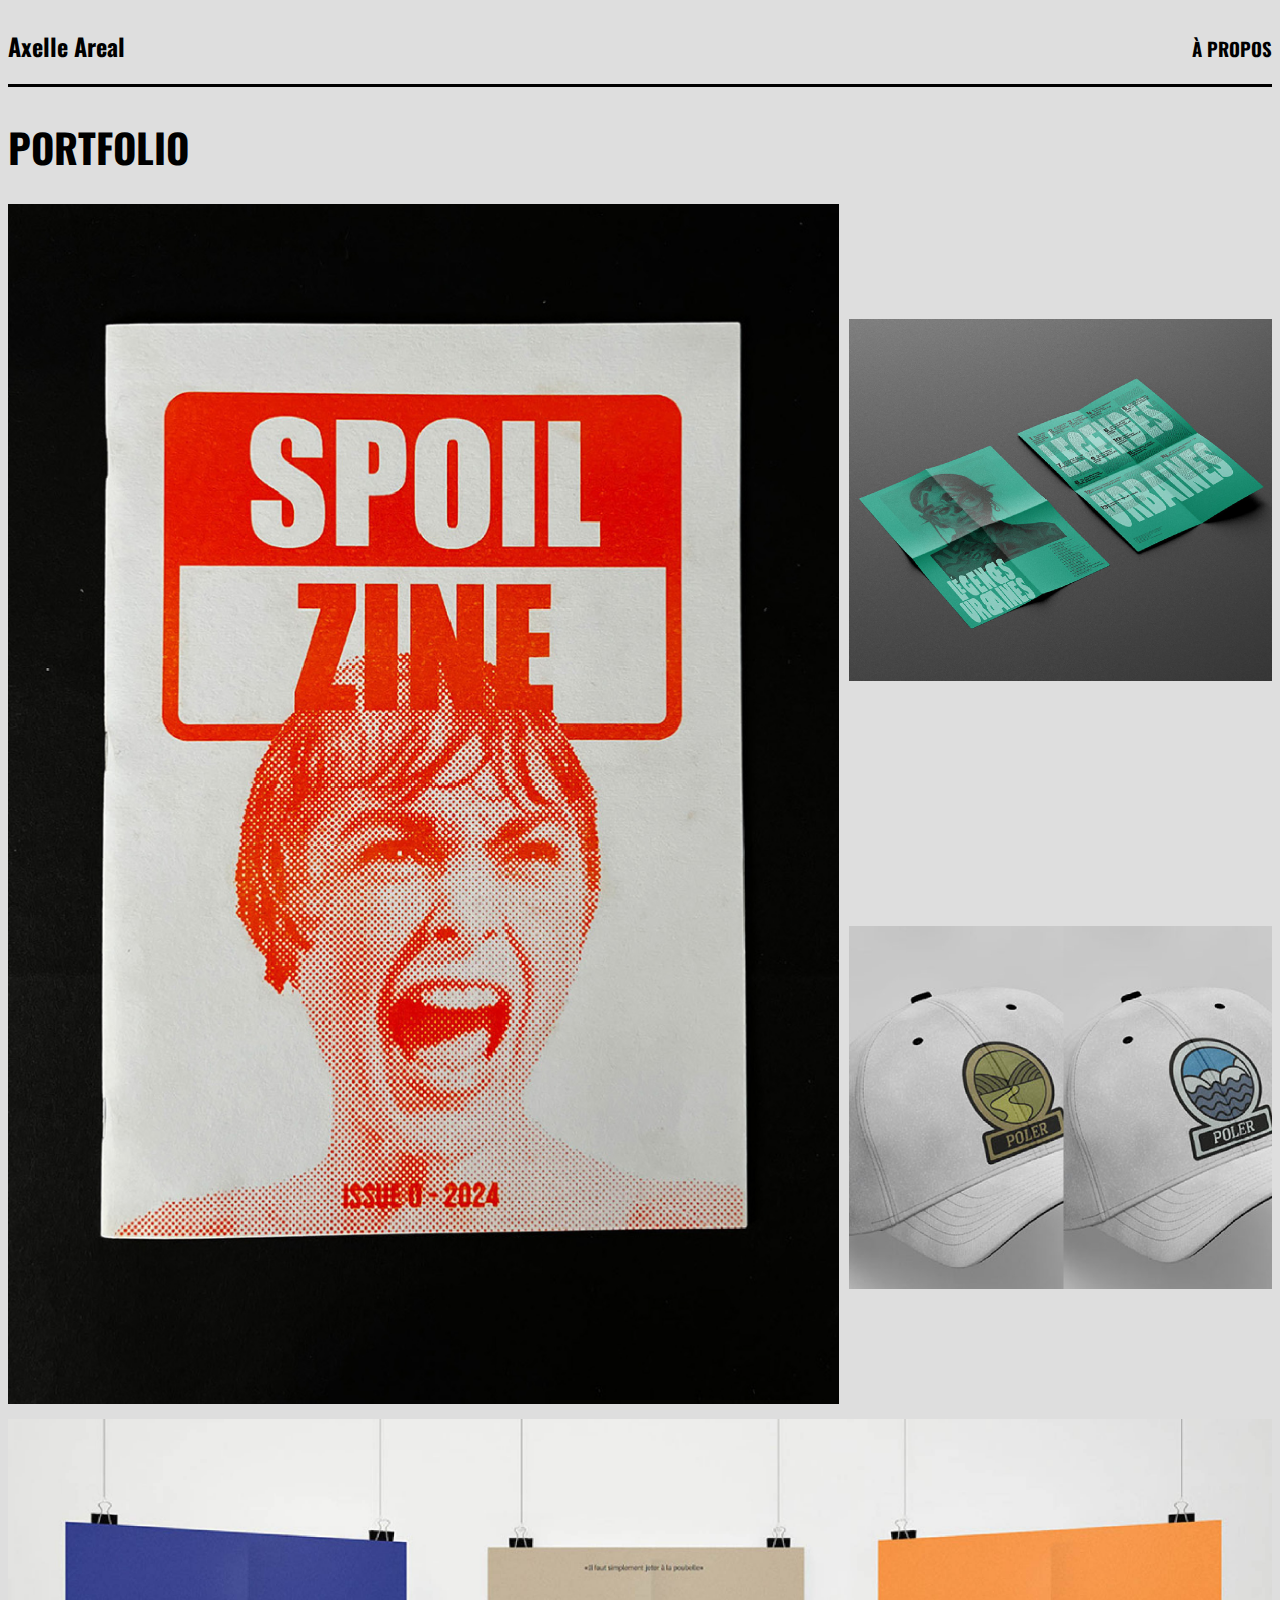
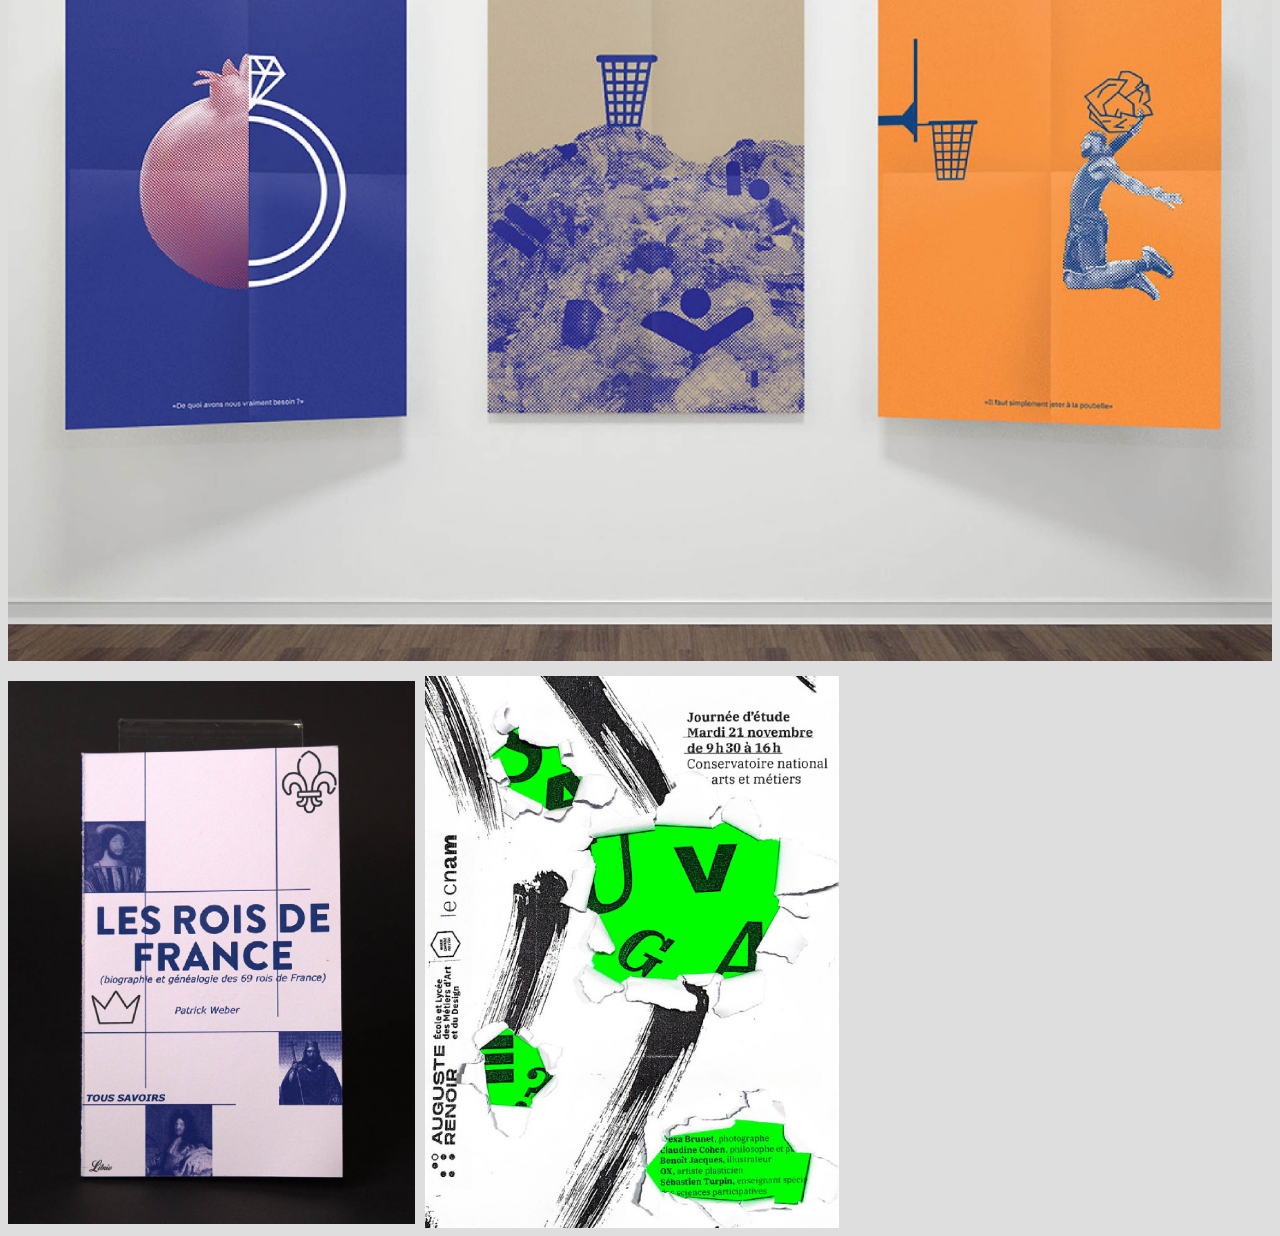
==== index.html @ 7a3d3649 "Add files via upload" ====
<!DOCTYPE html>
<html lang="fr">
<head>
    <meta charset="UTF-8">
    <meta name="viewport" content="width=device-width, initial-scale=1.0">
    <title>Axelle Areal - Portfolio</title>
    <link rel="preconnect" href="https://fonts.googleapis.com">
    <link rel="preconnect" href="https://fonts.gstatic.com" crossorigin>
    <link href="https://fonts.googleapis.com/css2?family=Oswald:wght@200..700&display=swap" rel="stylesheet">

    <link rel="preconnect" href="https://fonts.googleapis.com">
    <link rel="preconnect" href="https://fonts.gstatic.com" crossorigin>
    <link href="https://fonts.googleapis.com/css2?family=Crimson+Text:ital,wght@0,400;0,600;0,700;1,400;1,600;1,700&display=swap" rel="stylesheet">

    <link rel="stylesheet" href="style.css">
</head>

<body class="index">
    <header class="header">
        <h2>Axelle Areal</h2>
        <nav class="header-nav nav">
         <a href="about.html"> <h3>À PROPOS</h3></a>
        </nav>
    </header>

    <h1>PORTFOLIO</h1>
    <main class="main grid">

        <a href="fanzine.html" class="item projet-large">
            <img src="img/Fanzine.jpg" alt="SpoilZine" width="900" height="1300">
            <h2>SpoilZine</h2>
        </a>

        <a href="fanzine.html" class="item">
            <img src="img/légendes-urbaines jpg.jpg" alt="Légendes Urbaines" width="1400" height="1200" >
            <h2>Légendes Urbaines</h2>
        </a>
    
        <a href="fanzine.html" class="item">
            <img src="img/poler.jpg" alt="poler" width="1400" height="1200" >
            <h2>Poler</h2>
        </a>
        <a href="fanzine.html"class="plein item">
            <img src="img/La-recyclerie.jpg" alt="recyclerie" width="1900" height="1500" >
            <h2>La Recyclerie</h2>
        </a>

        <a href="fanzine.html" class="item">
            <img src="img/tous-savoirs.jpg" alt="tous tous-savoirs" width="1500" height="1000">
            <h2>Tous Savoirs</h2>
         </a>

        <a href="fanzine.html" class="item">
            <img src="img/sauvage.jpg" alt="Sauvage" width="1500" height="1000" >
            <h2>Sauvage</h2>
        </a>

    </main>


</body>
</html>
---- style.css ----
body{
    font-family: sans-serif;
    background: rgb(222, 222, 222);
    font-optical-sizing: auto;
}

img{
    max-width: 100%;
    height:auto;
}

h1{
    font-family: "Oswald", sans-serif;
    font-optical-sizing: auto;
    font-weight: 800;
    font-style: normal;
    font-size: 40px;
}

h2,h3,h4{
    font-family: "Oswald", sans-serif;
    font-optical-sizing: auto;
    font-weight: 800;
    font-style: normal;

}

p{
    font-family: "Crimson Text", serif;
    font-weight: 400;
    font-style: normal;
    font-size: 15px;
}

a:visited
{
    color: rgb(86, 72, 66);
    font-weight:normal;
}

.header{
    /*background: rgb(193, 193, 193);*/
    display: grid;
    grid-template-columns: max-content max-content;
    justify-content: space-between;
    align-items: baseline;
    margin-bottom: 30px;
    border-bottom: 3px solid black;
    padding: 0px;
    /*border-radius: 25px;*/
}

.projet-texte{
    max-width: 1000px;
    display: grid;
    justify-content: center;
    justify-items: center;
    column-gap: 10px;
    row-gap: 10px;
    grid-auto-flow: row dense;
    align-items: center;

}

.projet-large{
    grid-column: span 2;
    grid-row: span 2;
    column-gap: 5px;
}

.plein{
    grid-column: span 3;
}

.nav{
    display: grid;
    grid-auto-flow: column;
    gap: 15px;
}

.nav a {
    text-decoration: none;
    color: black;
}

header-title{
    margin: 0;  
}
.index .grid2{
    max-width: auto;
    display: grid;
    margin: 0 auto;
    grid-template-columns: 1fr 1fr;
    justify-content: center;
    justify-items: center;
    column-gap: 10px;
    row-gap: 10px;
    grid-auto-flow: row dense;
    align-items: center;
}


.index .grid{
    max-width: 1550px;
    display: grid;
    margin: 0 auto;
    grid-template-columns: minmax(1fr 1fr 1fr);
    justify-content: center;
    justify-items: center;
    column-gap: 10px;
    row-gap: 15px;
    grid-auto-flow: row dense;
    align-items: center;
}

/*Adaptation*/
@media (min-width: 798px){
    .index .grid {
        grid-template-columns: repeat(2, minmax(320,1fr));
        font-size: 15px;
    }
}

@media (min-width: 1280px){
    .index .grid {
        grid-template-columns: repeat(2, minmax(320,1fr));
        font-size: 10px;
    }
}

/*Transaparence texte sur image*/
.item{
    display:grid;
    height: fit-content;
    width: fit-content;
    background: rgb(0, 0, 0);
    text-decoration: none;
}

.item>*{
   grid-column: 1;
   grid-row: 1;
   justify-self: center;
    align-self: center;
    color: rgb(255, 255, 255);
   transition: 0.8s;
   justify-content: center;
 }

.item h2{
    font-size: 20px;
    opacity: 0;
}

.item:hover img{
    opacity: 0;
}

.item:hover h2{
    opacity: 1;
}
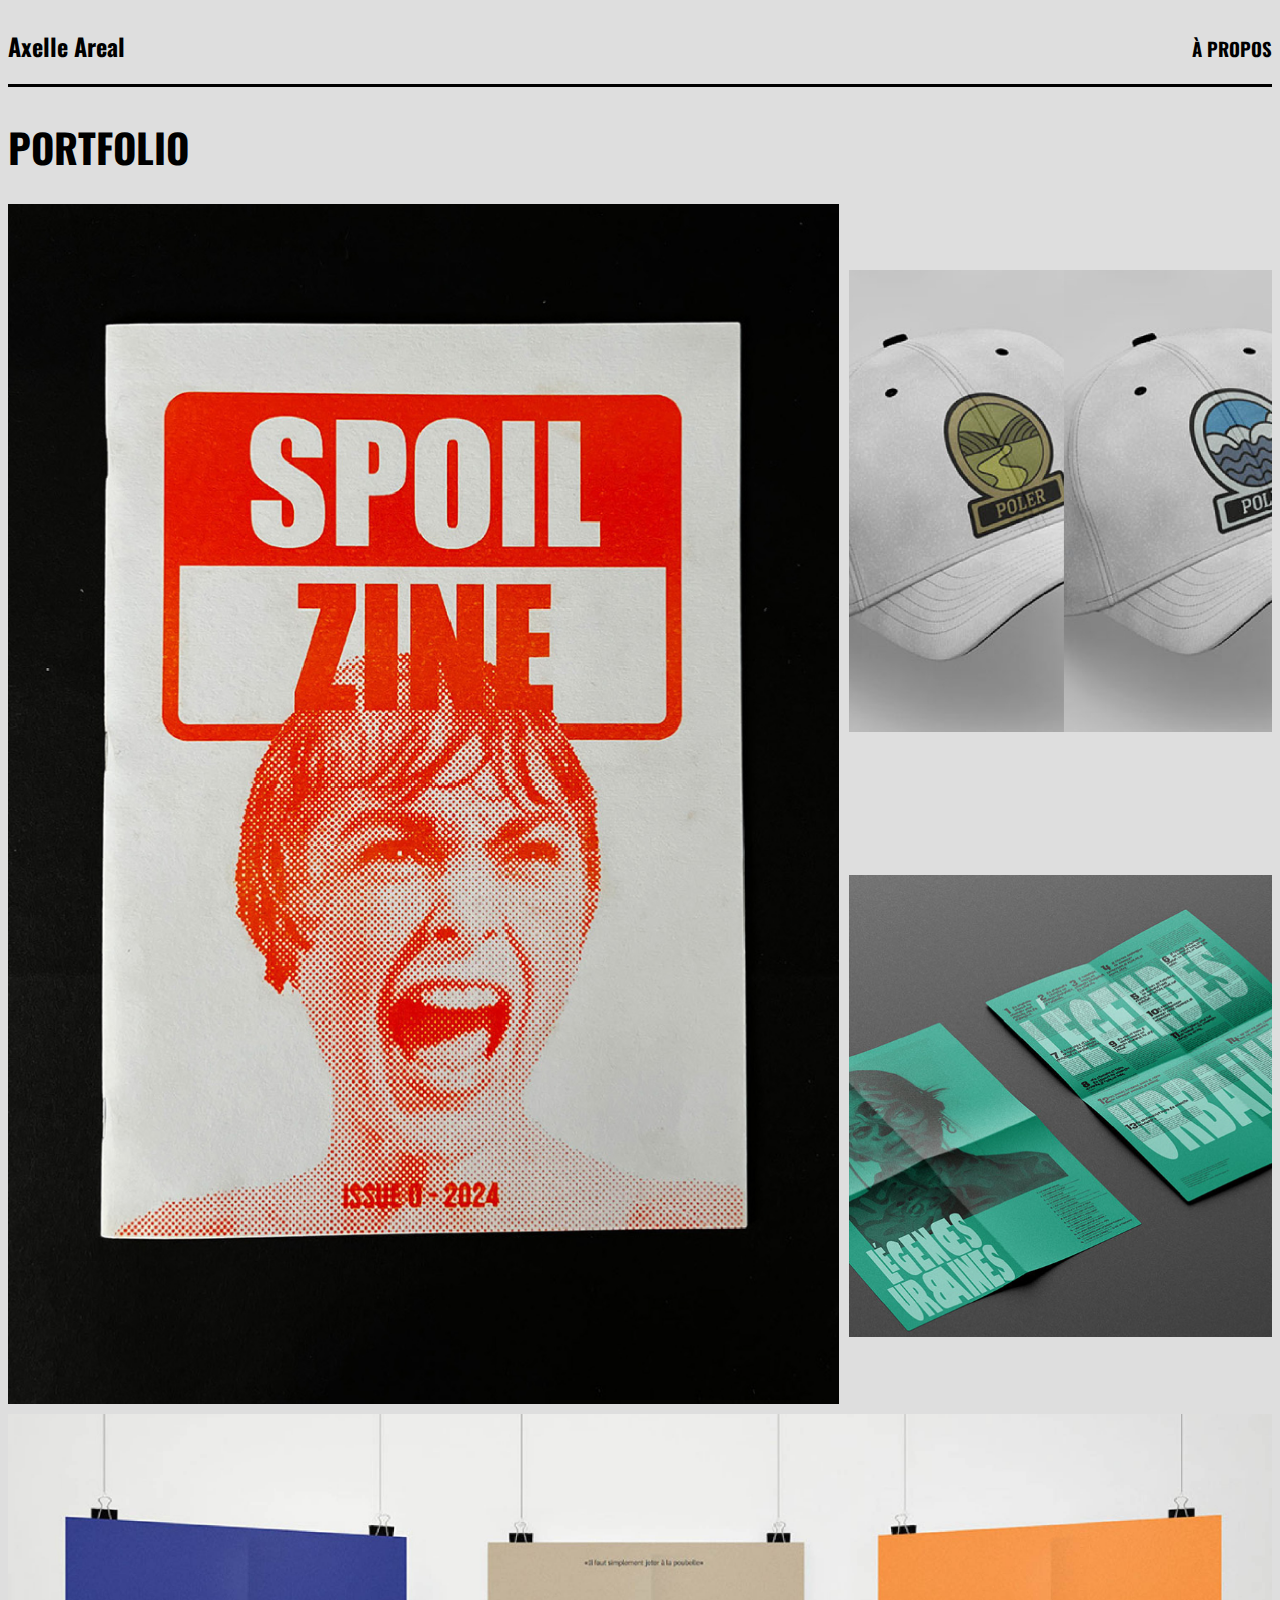
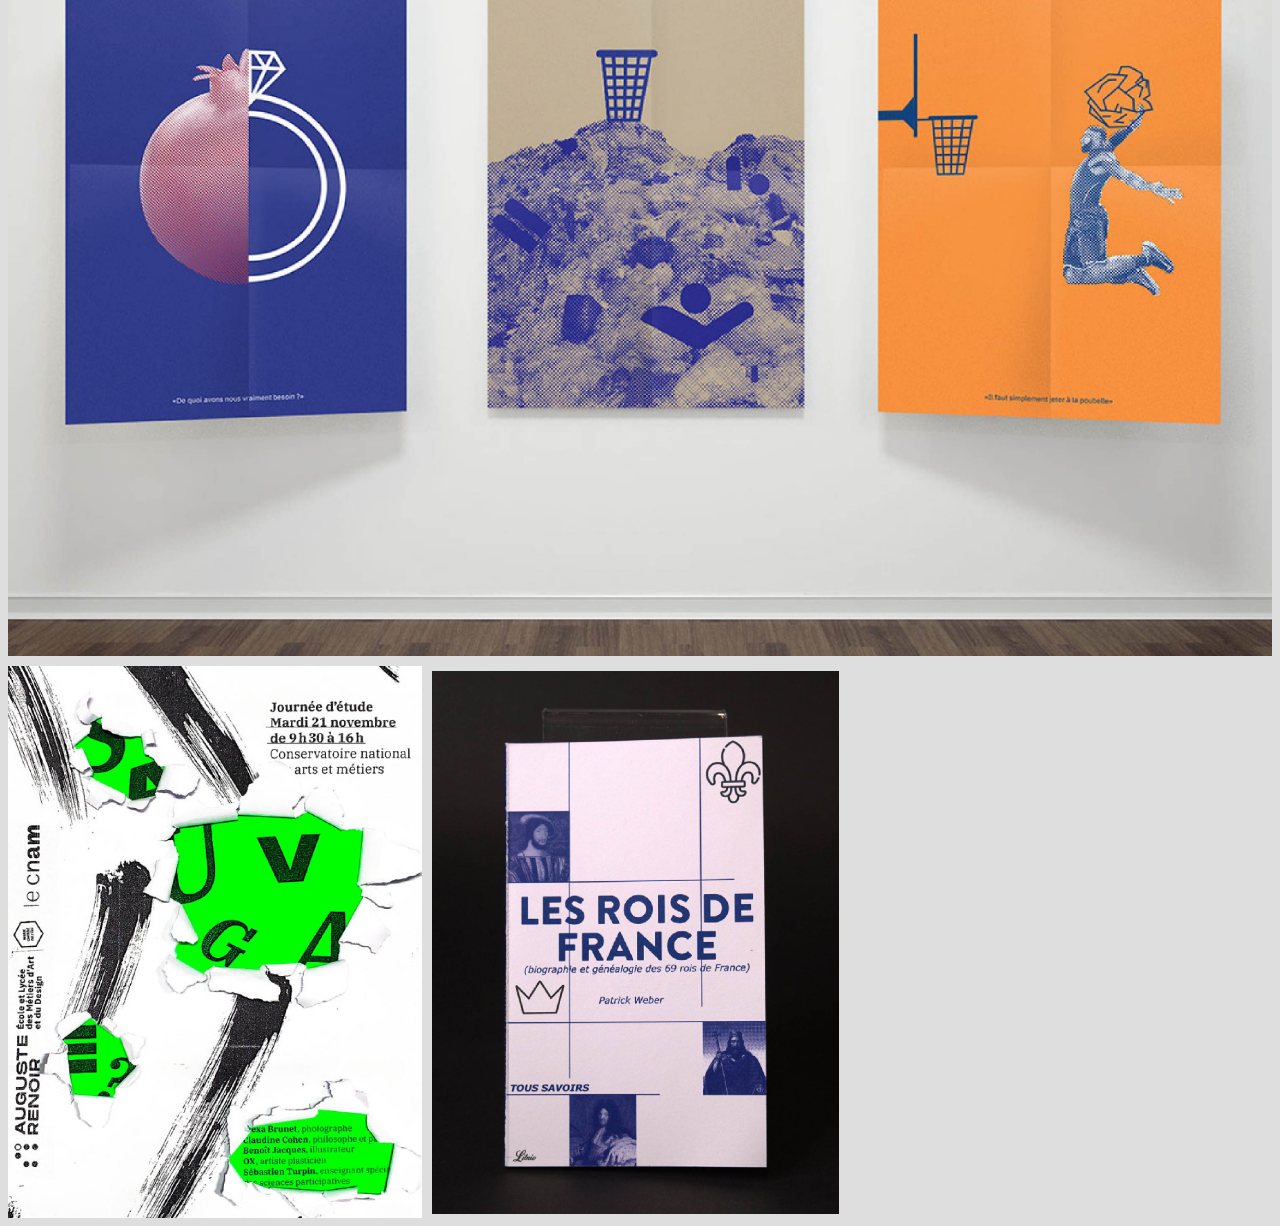
==== commit 21c2cf8d: "Add files via upload" ====
--- a/index.html
+++ b/index.html
@@ -30,30 +30,32 @@
             <img src="img/Fanzine.jpg" alt="SpoilZine" width="900" height="1300">
             <h2>SpoilZine</h2>
         </a>
+    
+        <a href="poler.html" class="item">
+            <img src="img/poler-c.jpg" alt="poler" width="1400" height="1200" >
+            <h2>Poler</h2>
+        </a>
 
-        <a href="fanzine.html" class="item">
-            <img src="img/légendes-urbaines jpg.jpg" alt="Légendes Urbaines" width="1400" height="1200" >
+        <a href="legende-urbaine.html" class="item">
+            <img src="img/légendes-urbaines-t.jpg" alt="Légendes Urbaines" width="1400" height="1200" >
             <h2>Légendes Urbaines</h2>
         </a>
-    
-        <a href="fanzine.html" class="item">
-            <img src="img/poler.jpg" alt="poler" width="1400" height="1200" >
-            <h2>Poler</h2>
-        </a>
-        <a href="fanzine.html"class="plein item">
-            <img src="img/La-recyclerie.jpg" alt="recyclerie" width="1900" height="1500" >
+
+        <a href="la-recyclerie.html"class="plein item">
+            <img src="img/La-recyclerie.jpg" alt="recyclerie" width="1500" height="1000" >
             <h2>La Recyclerie</h2>
         </a>
 
-        <a href="fanzine.html" class="item">
+        <a href="sauvage.html" class="item">
+            <img src="img/sauvage.jpg" alt="Sauvage" width="1500" height="1000" >
+            <h2>Sauvage</h2>
+        </a>
+
+        <a href="tous-savoirs.html" class="item">
             <img src="img/tous-savoirs.jpg" alt="tous tous-savoirs" width="1500" height="1000">
             <h2>Tous Savoirs</h2>
          </a>
 
-        <a href="fanzine.html" class="item">
-            <img src="img/sauvage.jpg" alt="Sauvage" width="1500" height="1000" >
-            <h2>Sauvage</h2>
-        </a>
 
     </main>
 
--- a/style.css
+++ b/style.css
@@ -86,8 +86,10 @@
 header-title{
     margin: 0;  
 }
+
+
 .index .grid2{
-    max-width: auto;
+    max-width: 1300px;
     display: grid;
     margin: 0 auto;
     grid-template-columns: 1fr 1fr;
@@ -101,14 +103,14 @@
 
 
 .index .grid{
-    max-width: 1550px;
+    max-width: 1350px;
     display: grid;
     margin: 0 auto;
     grid-template-columns: minmax(1fr 1fr 1fr);
     justify-content: center;
     justify-items: center;
     column-gap: 10px;
-    row-gap: 15px;
+    row-gap: 10px;
     grid-auto-flow: row dense;
     align-items: center;
 }
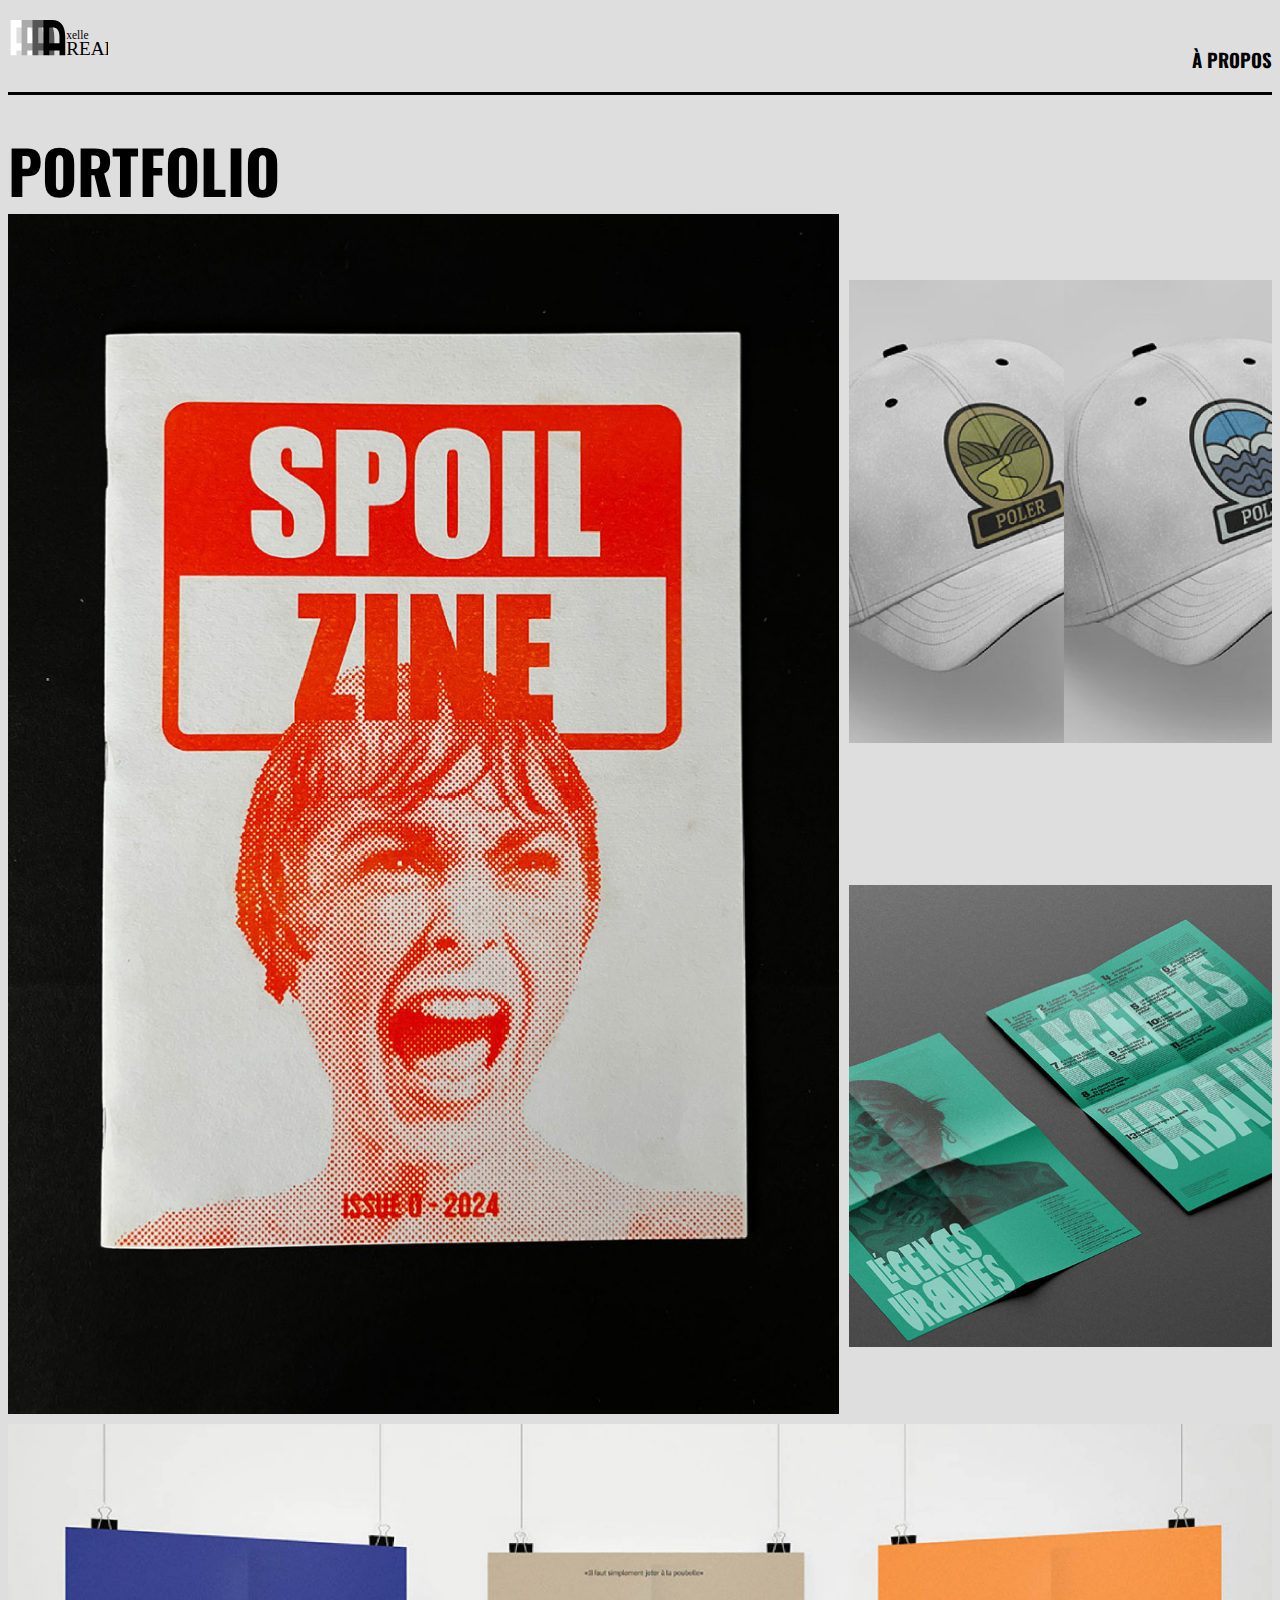
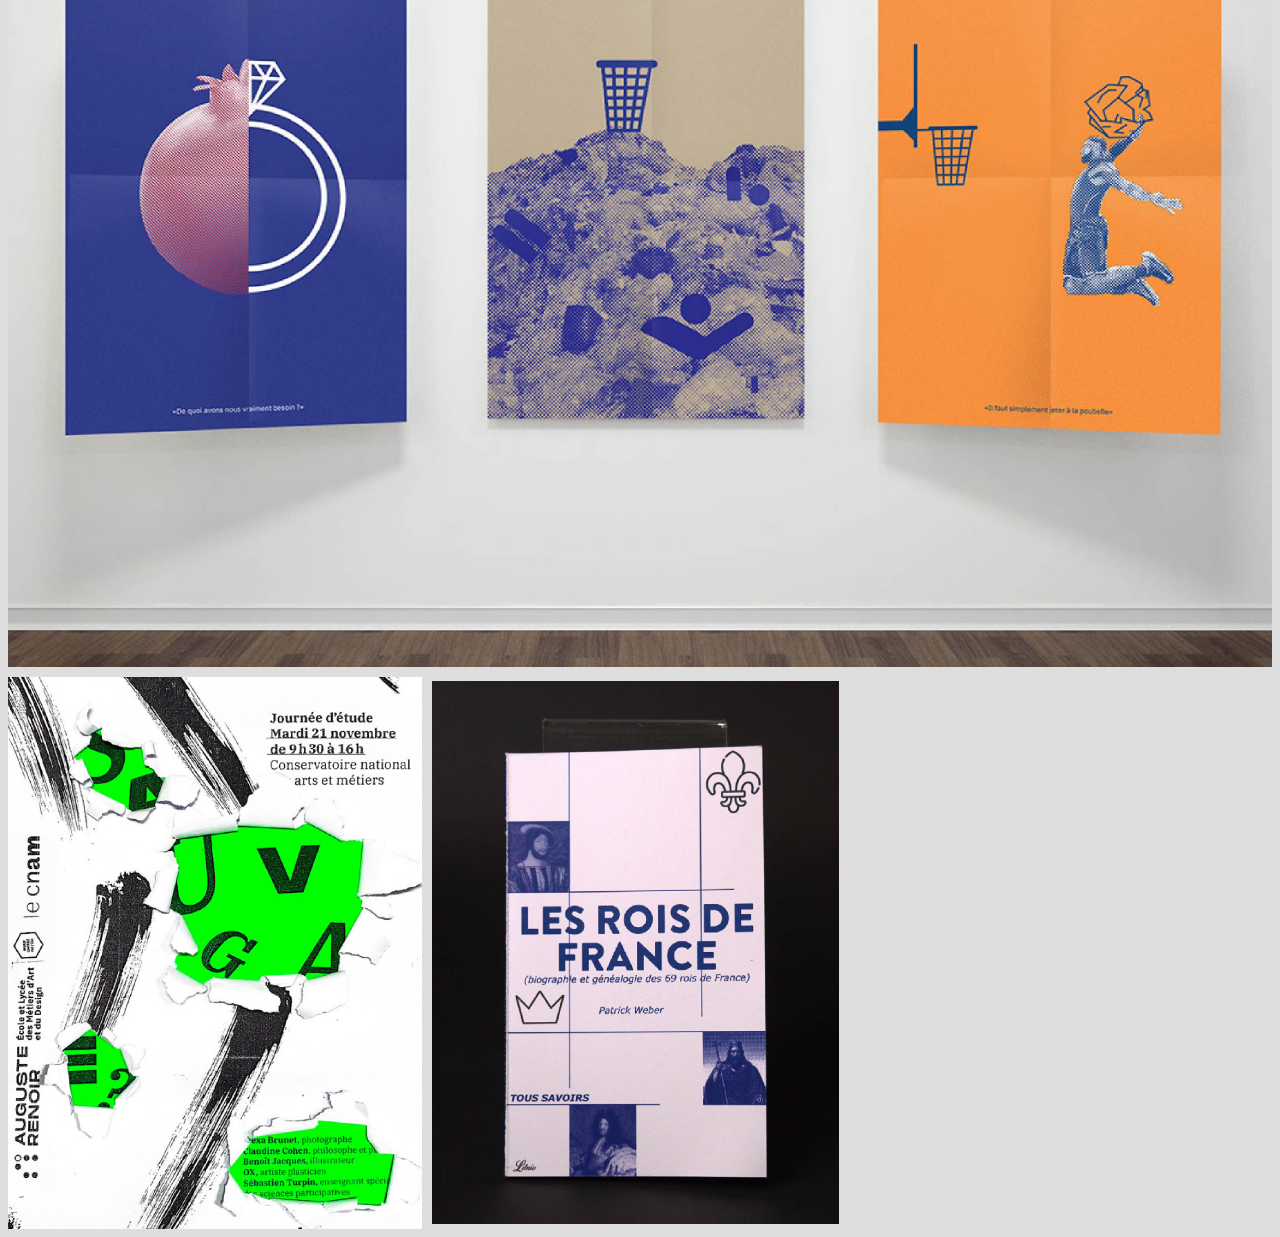
==== commit ba7b7f66: "Add files via upload" ====
--- a/index.html
+++ b/index.html
@@ -17,13 +17,13 @@
 
 <body class="index">
     <header class="header">
-        <h2>Axelle Areal</h2>
+        <div class="logo"> <img src="img/logo-axelle.svg" alt="" width="100" height="60"> </div>
         <nav class="header-nav nav">
          <a href="about.html"> <h3>À PROPOS</h3></a>
         </nav>
     </header>
 
-    <h1>PORTFOLIO</h1>
+    <h1 class="grid2">PORTFOLIO</h1>
     <main class="main grid">
 
         <a href="fanzine.html" class="item projet-large">
--- a/style.css
+++ b/style.css
@@ -2,6 +2,13 @@
     font-family: sans-serif;
     background: rgb(222, 222, 222);
     font-optical-sizing: auto;
+}
+
+.logo{
+    display: grid;
+    grid-template-columns: max-content max-content;
+    gap: 10px;
+    align-items: center;
 }
 
 img{
@@ -14,15 +21,23 @@
     font-optical-sizing: auto;
     font-weight: 800;
     font-style: normal;
-    font-size: 40px;
+    font-size: 60px;
 }
 
-h2,h3,h4{
+h2{
     font-family: "Oswald", sans-serif;
     font-optical-sizing: auto;
     font-weight: 800;
     font-style: normal;
+    font-size: 40px;
+    margin-bottom: -20px;
+}
 
+h3,h4{
+    font-family: "Oswald", sans-serif;
+    font-optical-sizing: auto;
+    font-weight: 700;
+    font-style: normal;
 }
 
 p{
@@ -88,13 +103,12 @@
 }
 
 
+
 .index .grid2{
     max-width: 1300px;
     display: grid;
     margin: 0 auto;
     grid-template-columns: 1fr 1fr;
-    justify-content: center;
-    justify-items: center;
     column-gap: 10px;
     row-gap: 10px;
     grid-auto-flow: row dense;
@@ -116,12 +130,6 @@
 }
 
 /*Adaptation*/
-@media (min-width: 798px){
-    .index .grid {
-        grid-template-columns: repeat(2, minmax(320,1fr));
-        font-size: 15px;
-    }
-}
 
 @media (min-width: 1280px){
     .index .grid {
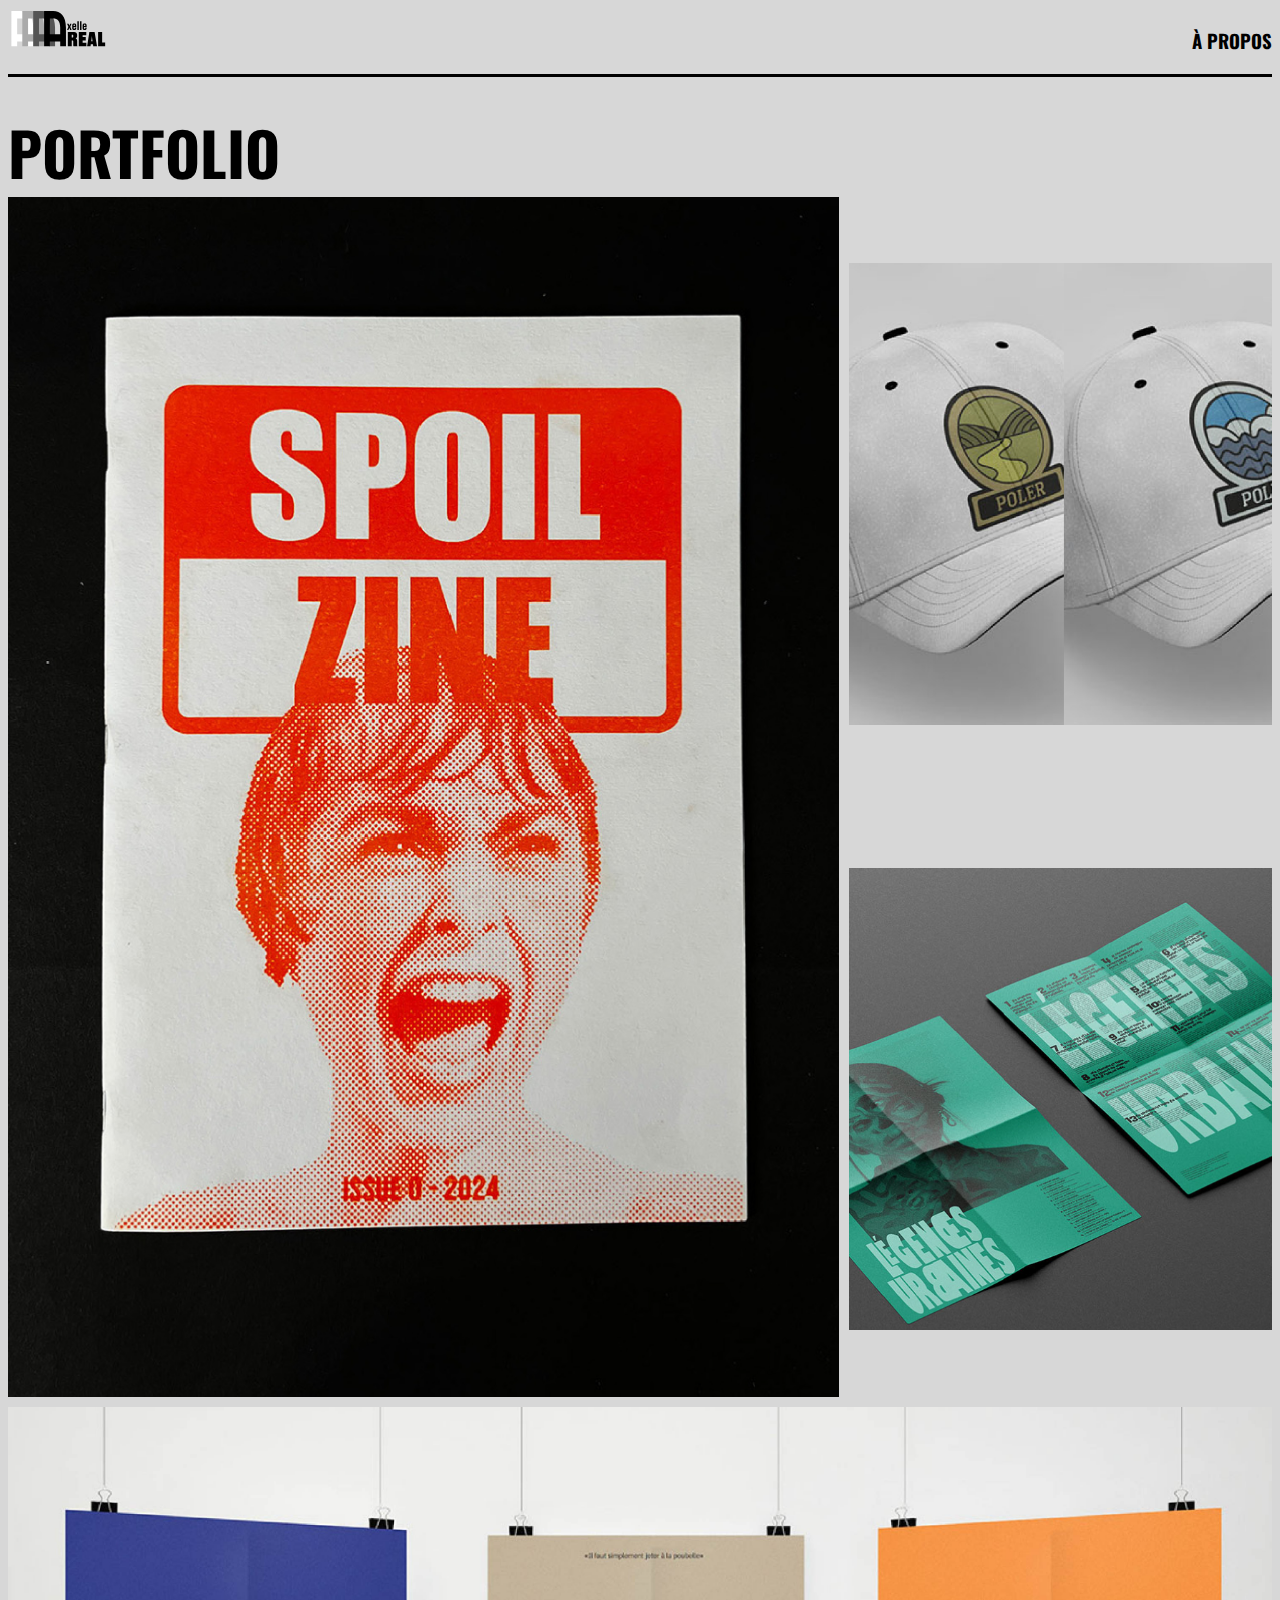
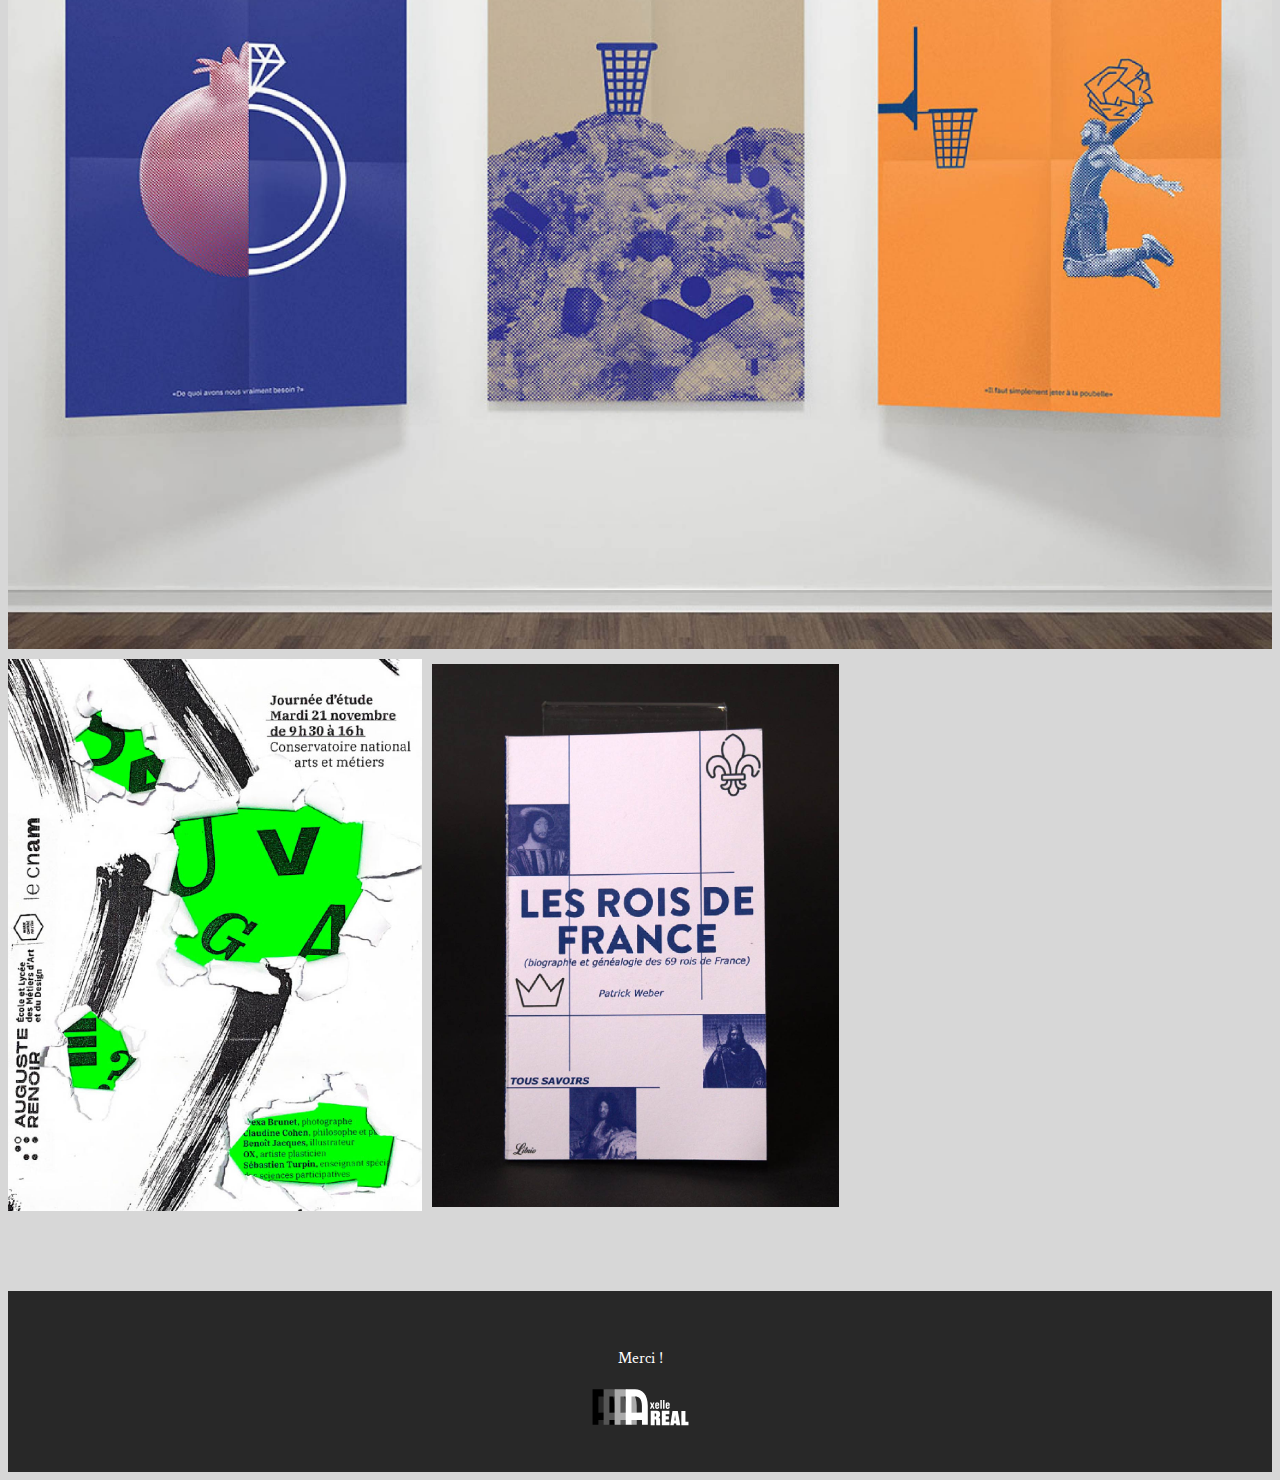
==== commit 5cb5232c: "Add files via upload" ====
--- a/index.html
+++ b/index.html
@@ -17,7 +17,7 @@
 
 <body class="index">
     <header class="header">
-        <div class="logo"> <img src="img/logo-axelle.svg" alt="" width="100" height="60"> </div>
+        <div class="logo"> <img src="img/logo-areal.svg" alt="" width="100" height="60"> </div>
         <nav class="header-nav nav">
          <a href="about.html"> <h3>À PROPOS</h3></a>
         </nav>
@@ -59,6 +59,11 @@
 
     </main>
 
+    <footer class="footer">
+        <p>Merci !</p>
+        <div> <img src="img/logo-blanc.svg" alt="" width="100" height="60"> </div>
+    </footer>
+
 
 </body>
 </html>--- a/style.css
+++ b/style.css
@@ -1,7 +1,8 @@
 body{
     font-family: sans-serif;
-    background: rgb(222, 222, 222);
+    background: rgb(215, 215, 215);
     font-optical-sizing: auto;
+    line-height: 1.5;
 }
 
 .logo{
@@ -44,7 +45,7 @@
     font-family: "Crimson Text", serif;
     font-weight: 400;
     font-style: normal;
-    font-size: 15px;
+    font-size: 16px;
 }
 
 a:visited
@@ -54,7 +55,6 @@
 }
 
 .header{
-    /*background: rgb(193, 193, 193);*/
     display: grid;
     grid-template-columns: max-content max-content;
     justify-content: space-between;
@@ -66,15 +66,22 @@
 }
 
 .projet-texte{
-    max-width: 1000px;
+    max-width: 1300px;
     display: grid;
-    justify-content: center;
-    justify-items: center;
+    margin: 0 auto;
+    grid-template-columns: 1fr;
     column-gap: 10px;
     row-gap: 10px;
     grid-auto-flow: row dense;
     align-items: center;
 
+}
+
+@media (min-width: 640px){
+    .index .projet-texte {
+        grid-template-columns: repeat(2, minmax(320px, 1fr));
+        font-size: 16px;
+    }
 }
 
 .projet-large{
@@ -103,7 +110,6 @@
 }
 
 
-
 .index .grid2{
     max-width: 1300px;
     display: grid;
@@ -129,14 +135,6 @@
     align-items: center;
 }
 
-/*Adaptation*/
-
-@media (min-width: 1280px){
-    .index .grid {
-        grid-template-columns: repeat(2, minmax(320,1fr));
-        font-size: 10px;
-    }
-}
 
 /*Transaparence texte sur image*/
 .item{
@@ -171,3 +169,22 @@
 }
 
 
+.footer{
+    font-size: 12px;
+    margin-top: 80px;
+    text-align: center;
+    background: rgb(40, 40, 40);
+    color: white;
+    padding: 40px;
+}
+
+.grid5{
+    max-width: 1300px;
+    display: grid;
+    margin: 0 auto;
+    grid-template-columns: 1fr 1fr 1fr 1fr 1fr;
+    column-gap: 10px;
+    row-gap: 10px;
+    grid-auto-flow: row dense;
+    align-items: center;
+}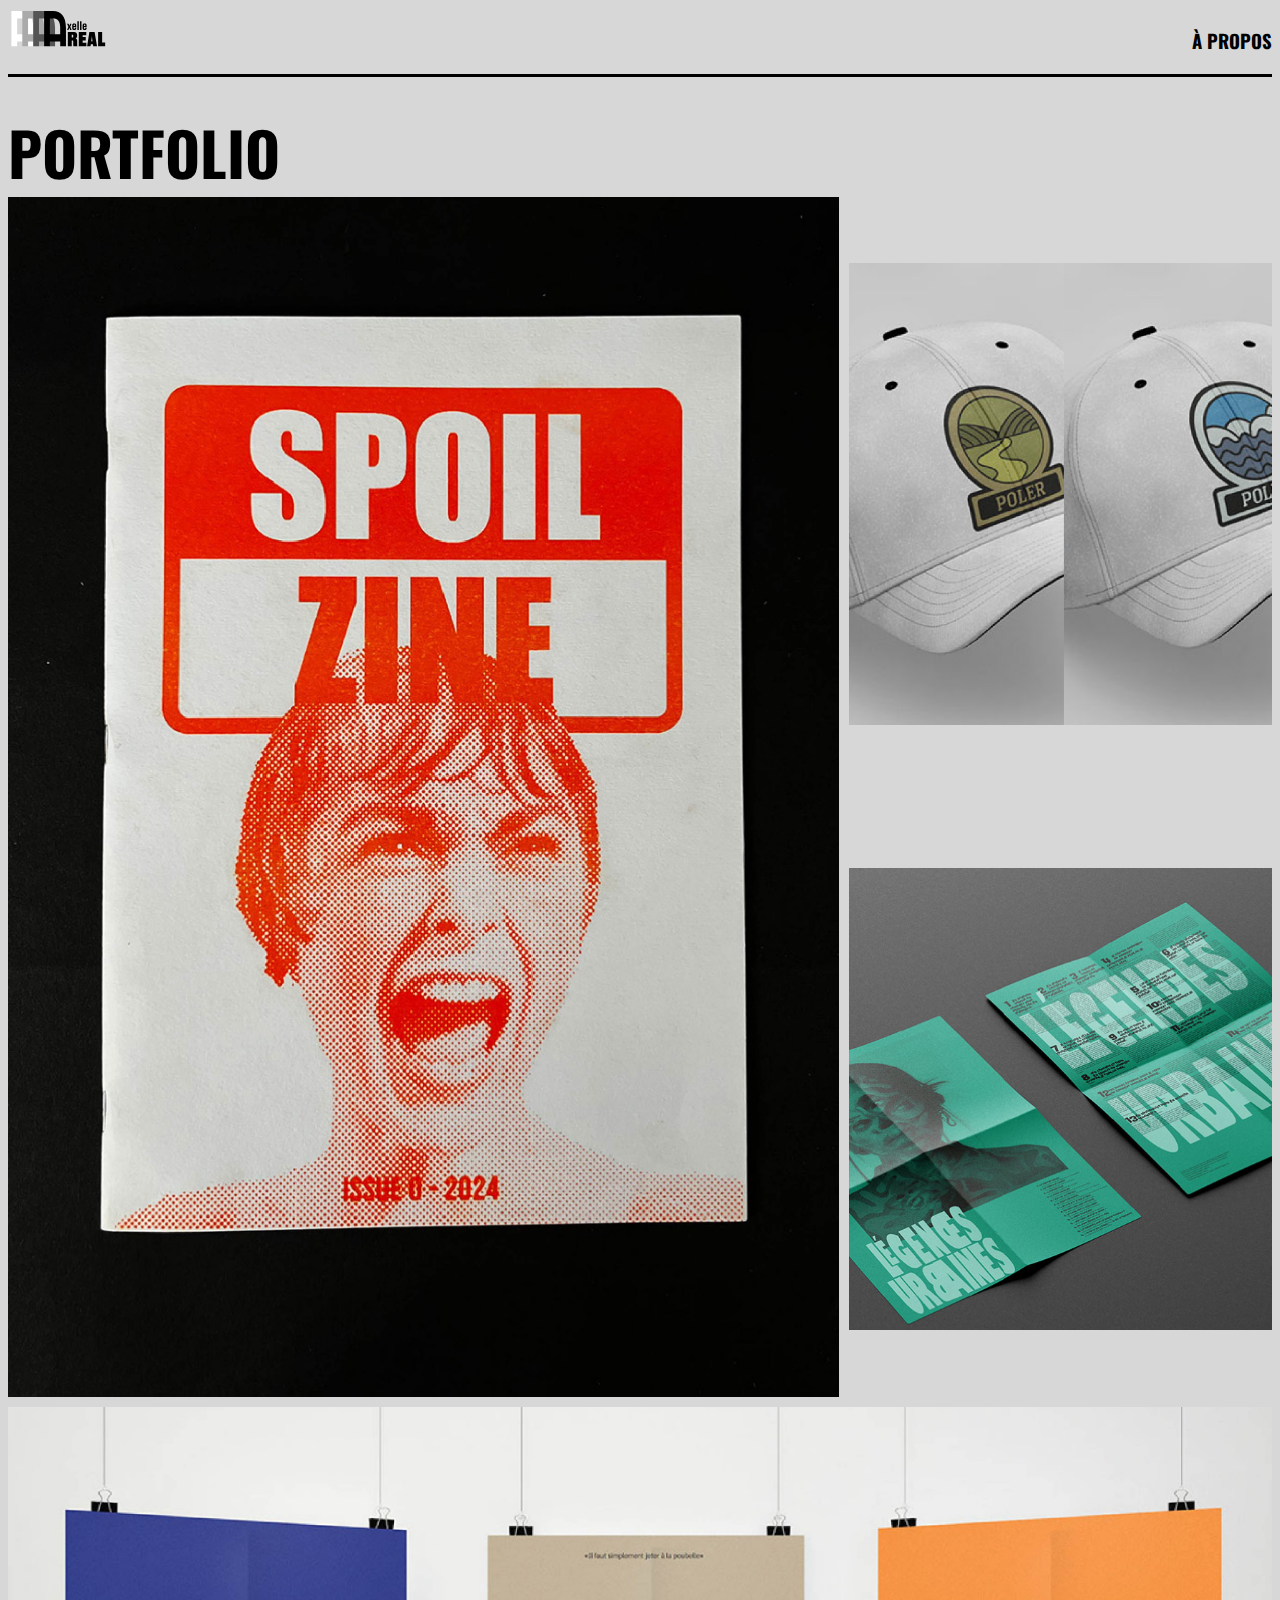
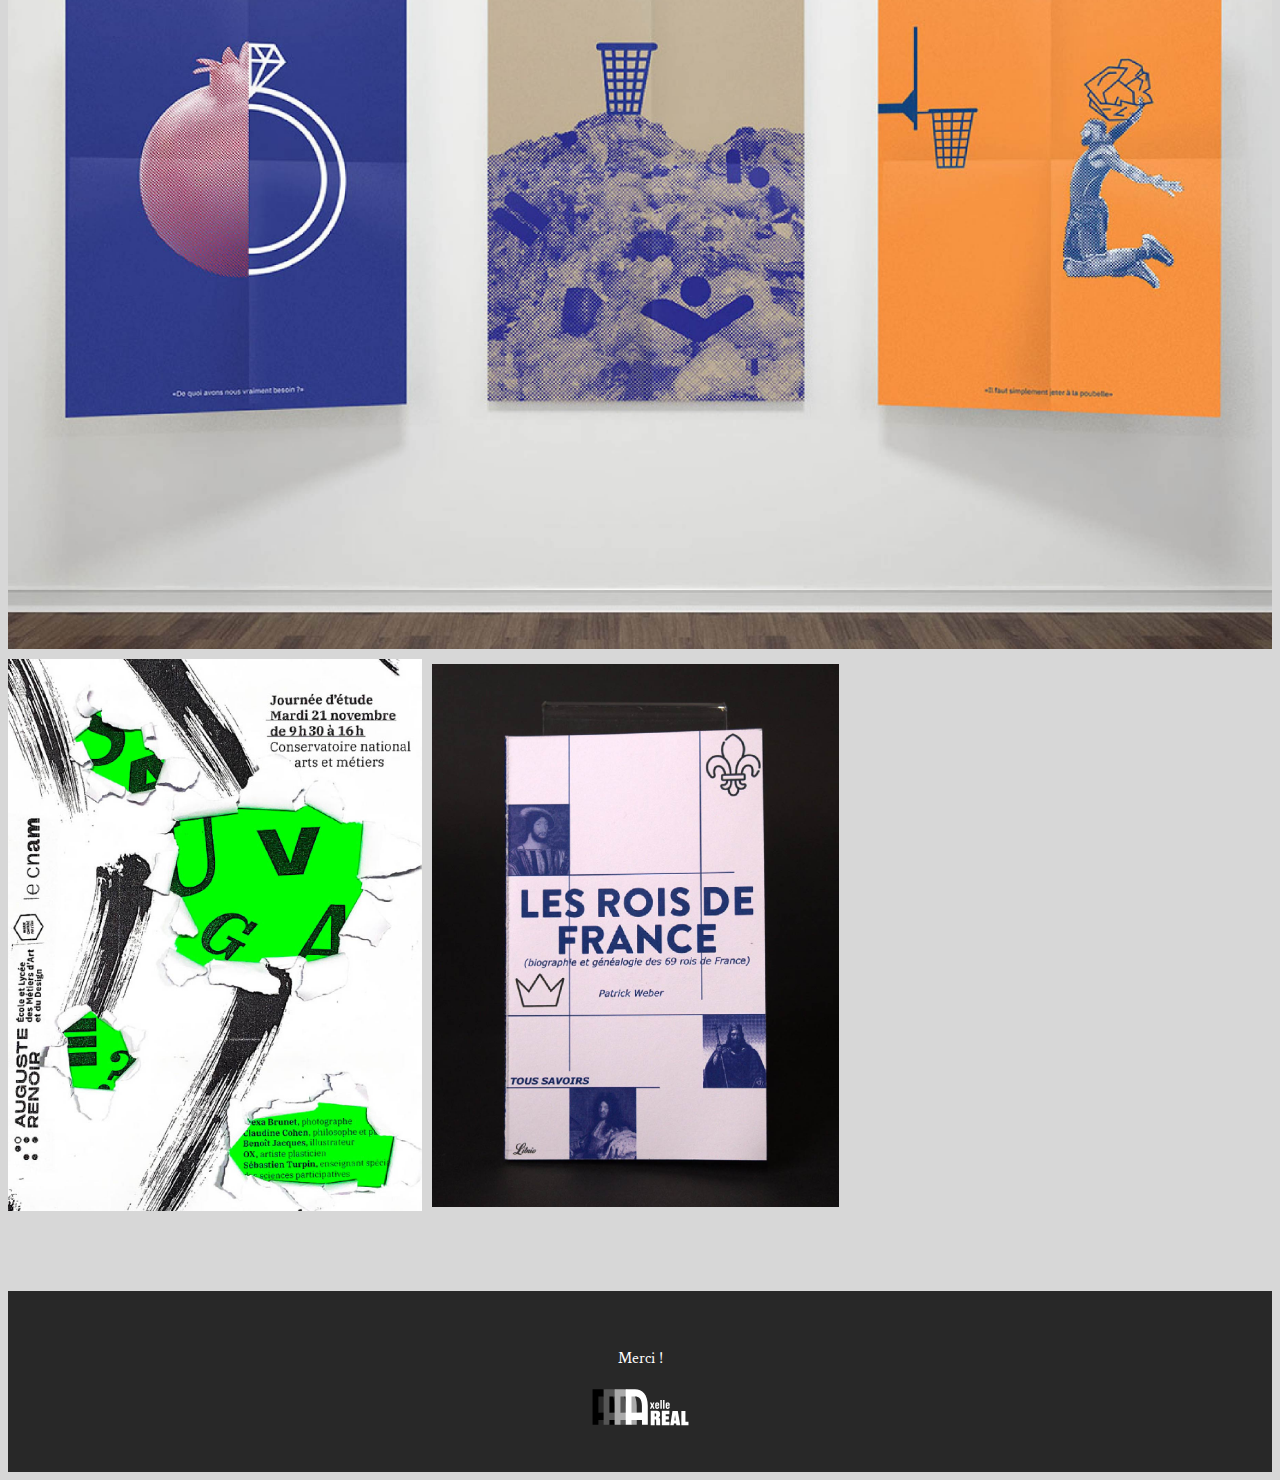
==== commit 26a85b74: "Add files via upload" ====
--- a/index.html
+++ b/index.html
@@ -27,32 +27,32 @@
     <main class="main grid">
 
         <a href="fanzine.html" class="item projet-large">
-            <img src="img/Fanzine.jpg" alt="SpoilZine" width="900" height="1300">
+            <img src="img/fanzine/Fanzine.jpg" alt="SpoilZine" width="900" height="1300">
             <h2>SpoilZine</h2>
         </a>
     
         <a href="poler.html" class="item">
-            <img src="img/poler-c.jpg" alt="poler" width="1400" height="1200" >
+            <img src="img/poler/poler-c.jpg" alt="poler" width="1400" height="1200" >
             <h2>Poler</h2>
         </a>
 
         <a href="legende-urbaine.html" class="item">
-            <img src="img/légendes-urbaines-t.jpg" alt="Légendes Urbaines" width="1400" height="1200" >
+            <img src="img/LU/légendes-urbaines-t.jpg" alt="Légendes Urbaines" width="1400" height="1200" >
             <h2>Légendes Urbaines</h2>
         </a>
 
         <a href="la-recyclerie.html"class="plein item">
-            <img src="img/La-recyclerie.jpg" alt="recyclerie" width="1500" height="1000" >
+            <img src="img/recyclerie/La-recyclerie.jpg" alt="recyclerie" width="1500" height="1000" >
             <h2>La Recyclerie</h2>
         </a>
 
         <a href="sauvage.html" class="item">
-            <img src="img/sauvage.jpg" alt="Sauvage" width="1500" height="1000" >
+            <img src="img/sauvage/sauvage.jpg" alt="Sauvage" width="1500" height="1000" >
             <h2>Sauvage</h2>
         </a>
 
         <a href="tous-savoirs.html" class="item">
-            <img src="img/tous-savoirs.jpg" alt="tous tous-savoirs" width="1500" height="1000">
+            <img src="img/TS/tous-savoirs.jpg" alt="tous tous-savoirs" width="1500" height="1000">
             <h2>Tous Savoirs</h2>
          </a>
 
--- a/style.css
+++ b/style.css
@@ -187,4 +187,15 @@
     row-gap: 10px;
     grid-auto-flow: row dense;
     align-items: center;
+}
+
+.about{
+    max-width: auto;
+    display: grid;
+    margin: 0 auto;
+    grid-template-columns: 1fr 1fr 1fr 1fr 1fr;
+    column-gap: 10px;
+    row-gap: 10px;
+    grid-auto-flow: row dense;
+    align-items: center;
 }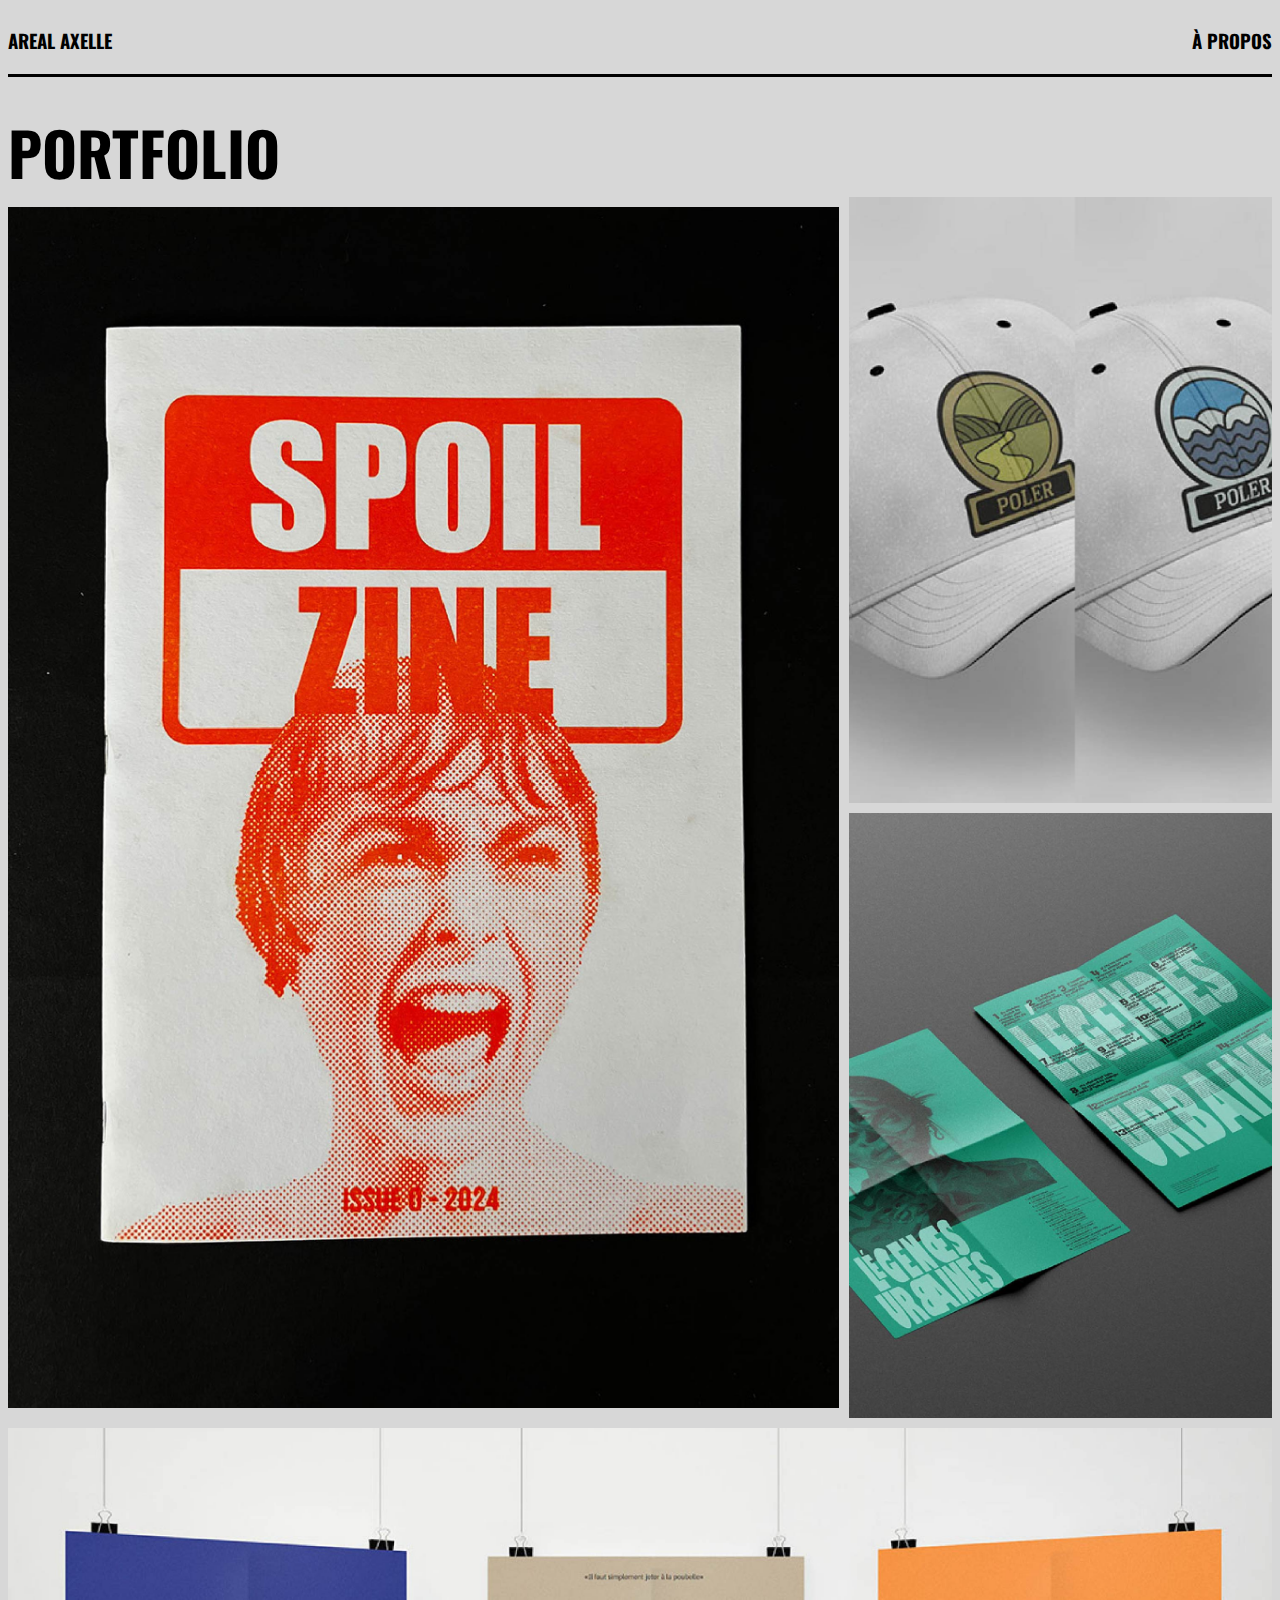
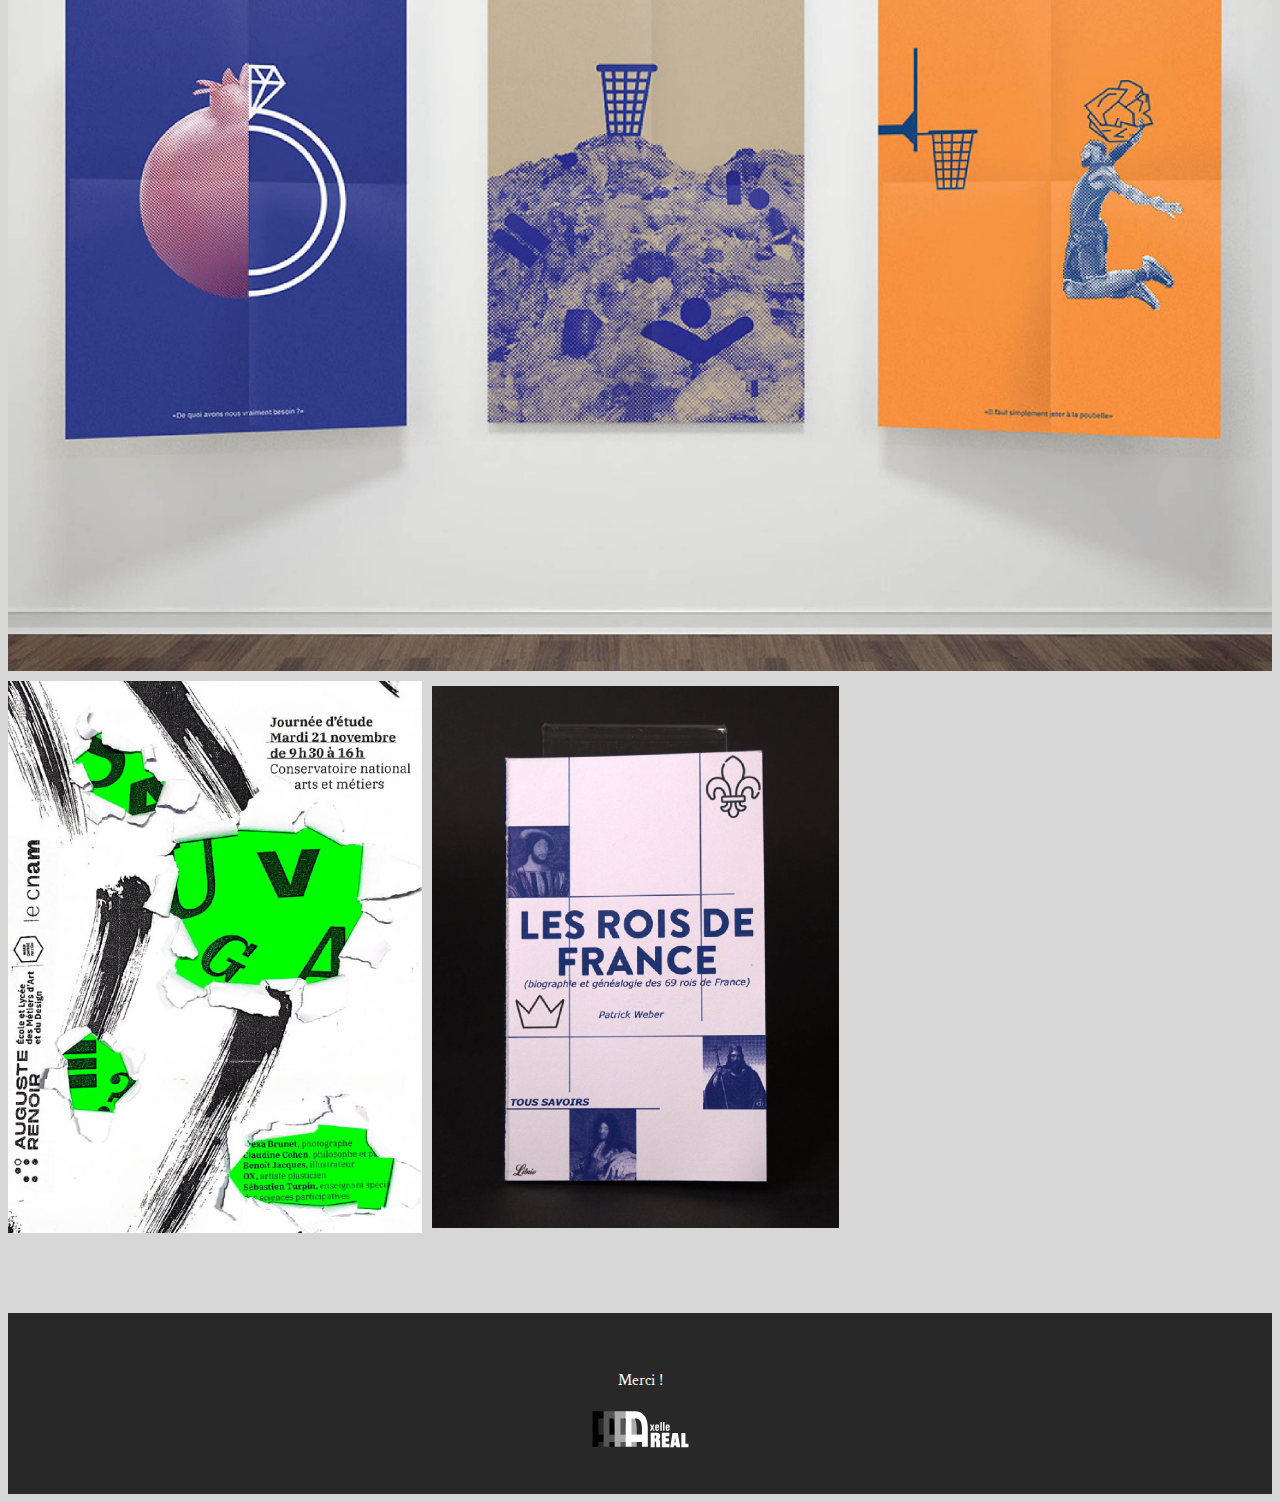
==== commit 2b2fb3b6: "Add files via upload" ====
--- a/index.html
+++ b/index.html
@@ -17,7 +17,7 @@
 
 <body class="index">
     <header class="header">
-        <div class="logo"> <img src="img/logo-areal.svg" alt="" width="100" height="60"> </div>
+        <h3>AREAL AXELLE</h3>
         <nav class="header-nav nav">
          <a href="about.html"> <h3>À PROPOS</h3></a>
         </nav>
@@ -32,12 +32,12 @@
         </a>
     
         <a href="poler.html" class="item">
-            <img src="img/poler/poler-c.jpg" alt="poler" width="1400" height="1200" >
+            <img src="img/poler/poler.jpg" alt="poler" width="450" height="645" >
             <h2>Poler</h2>
         </a>
 
         <a href="legende-urbaine.html" class="item">
-            <img src="img/LU/légendes-urbaines-t.jpg" alt="Légendes Urbaines" width="1400" height="1200" >
+            <img src="img/LU/légendes-urbaines-t.jpg" alt="Légendes Urbaines" width="450" height="645" >
             <h2>Légendes Urbaines</h2>
         </a>
 
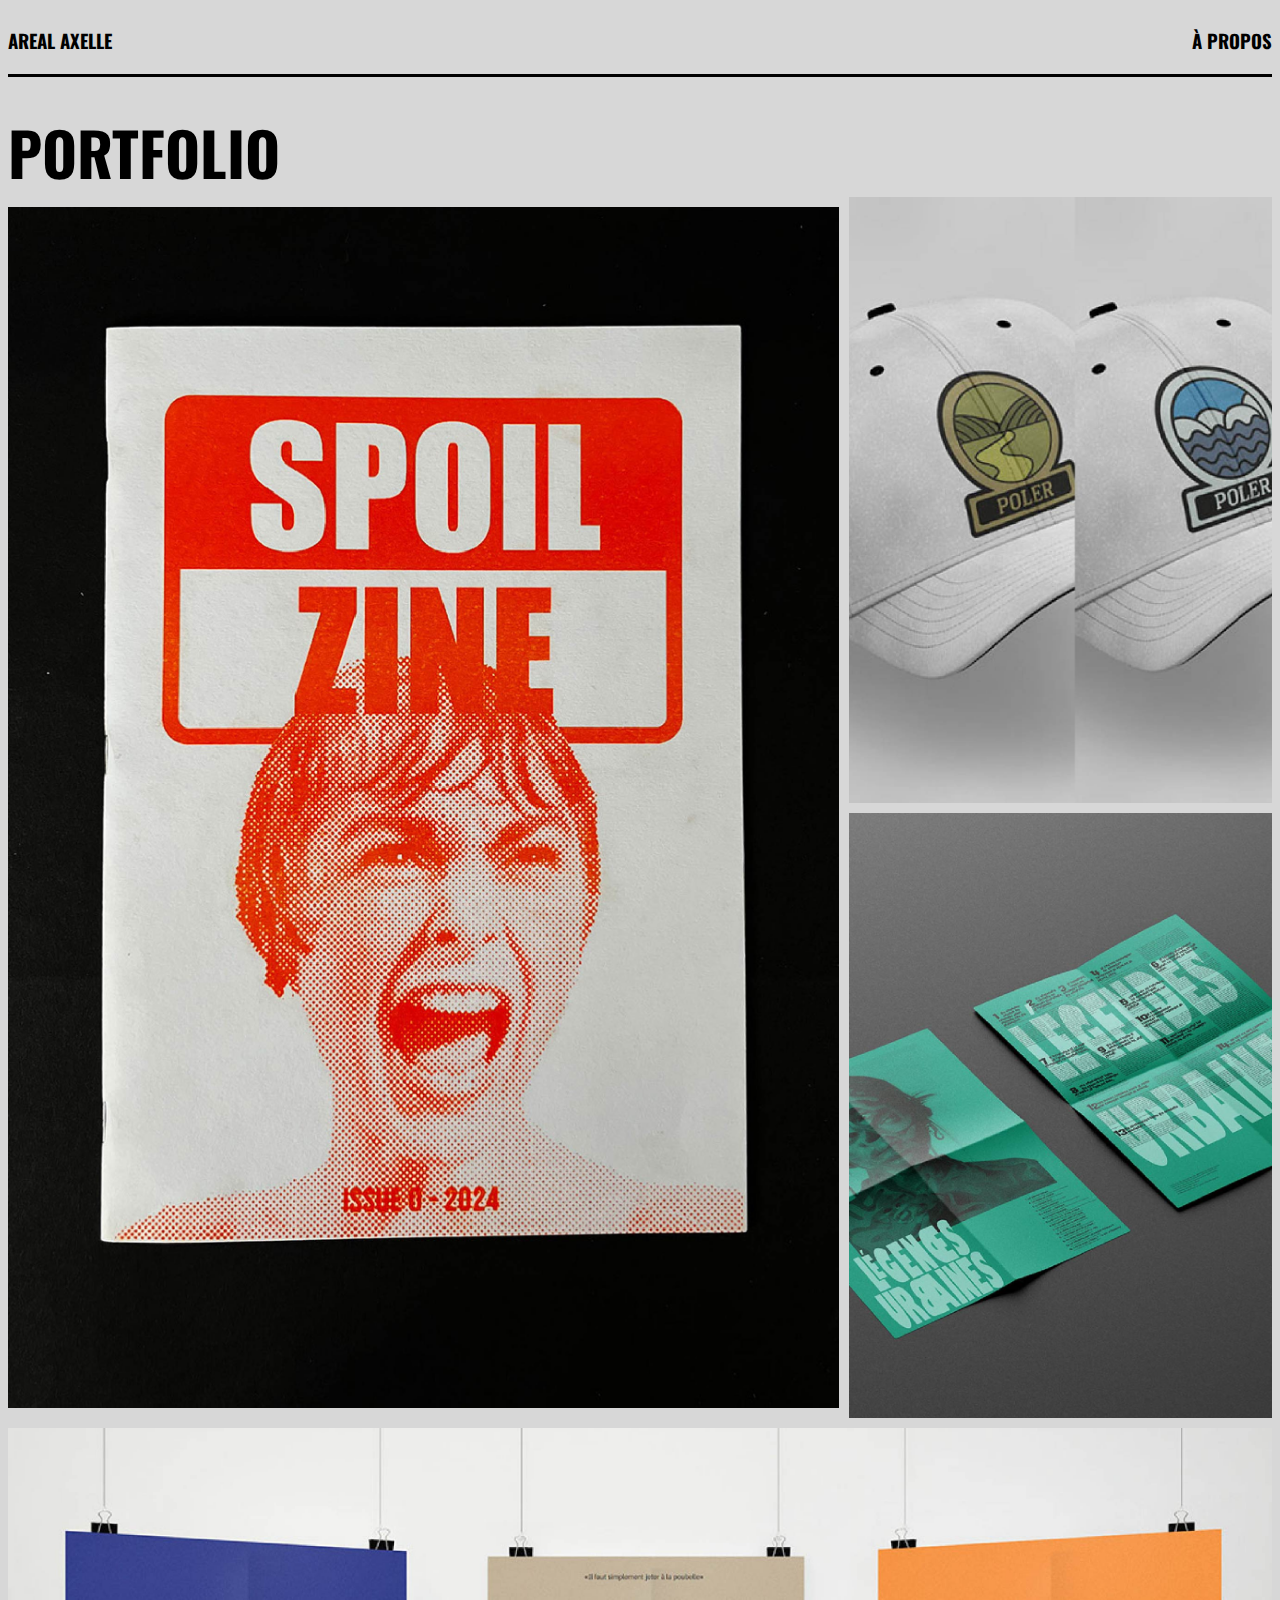
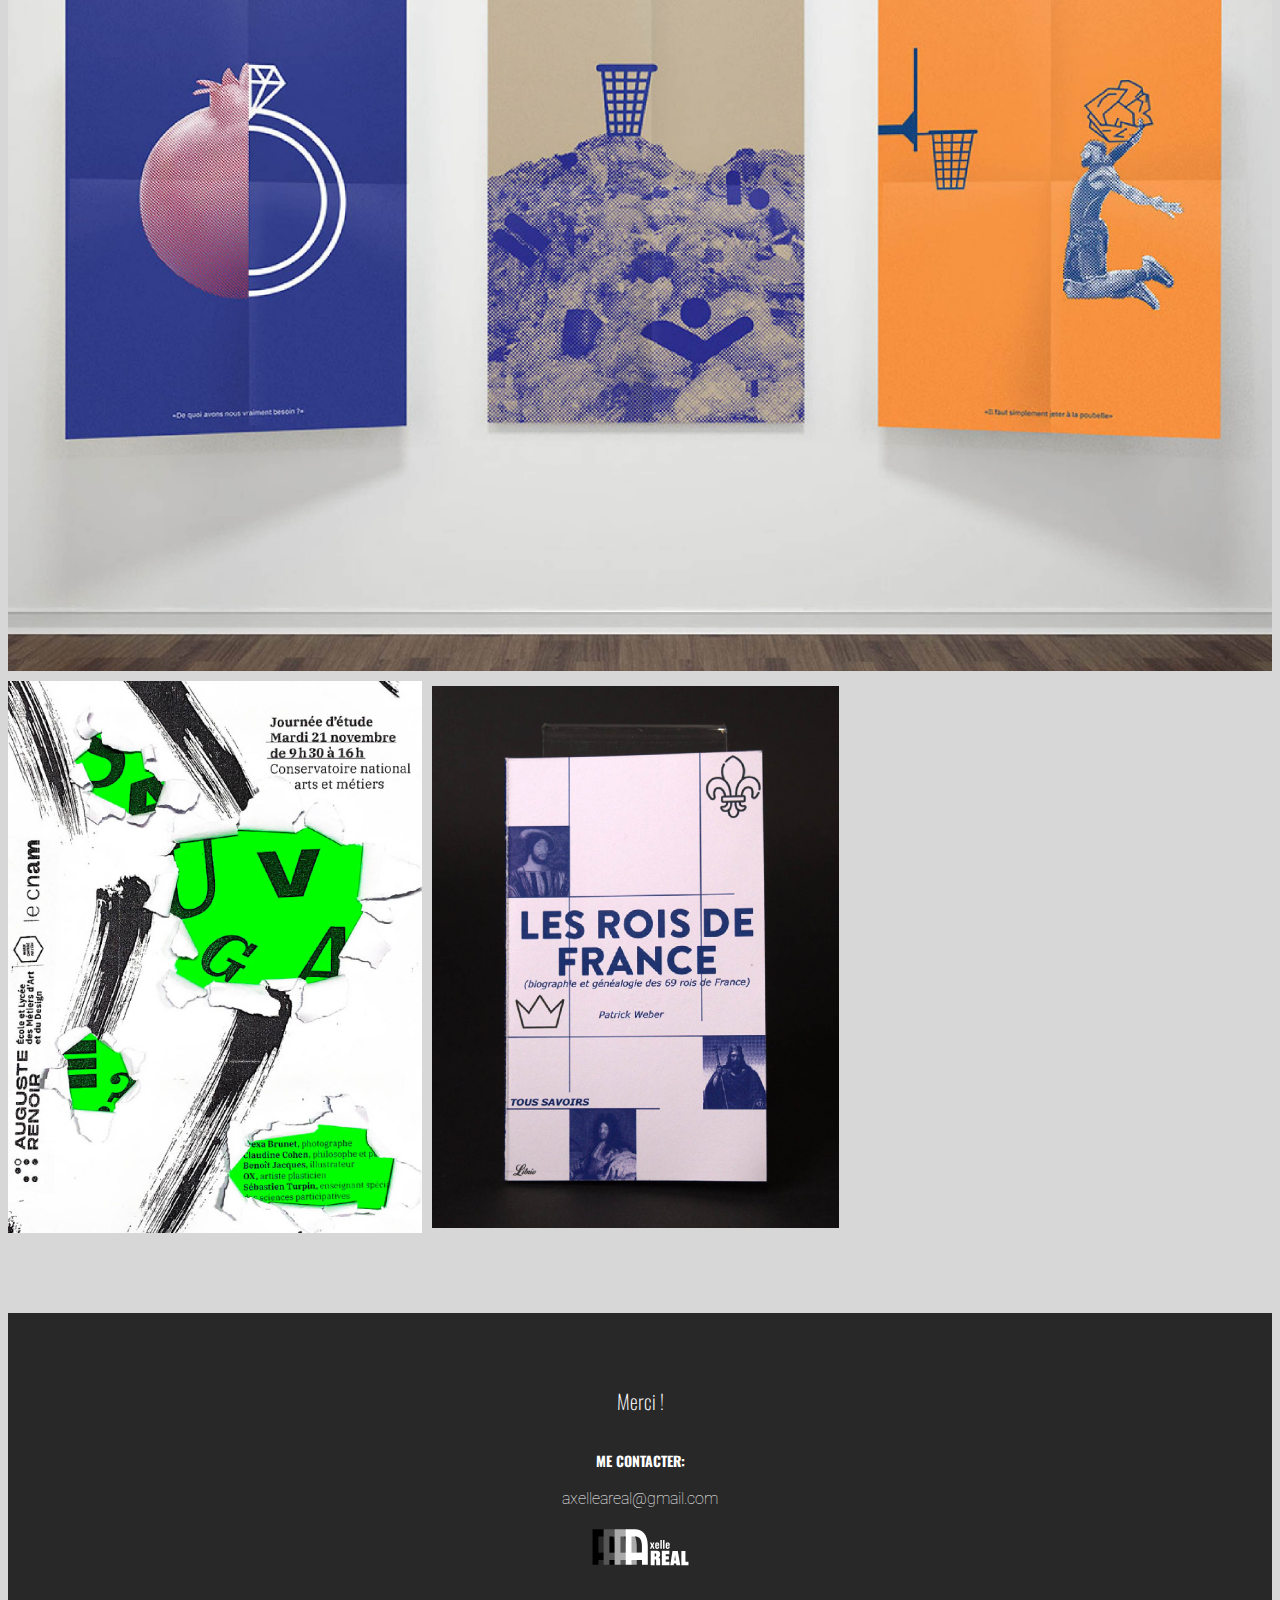
==== commit bb069dc2: "Add files via upload" ====
--- a/index.html
+++ b/index.html
@@ -10,14 +10,14 @@
 
     <link rel="preconnect" href="https://fonts.googleapis.com">
     <link rel="preconnect" href="https://fonts.gstatic.com" crossorigin>
-    <link href="https://fonts.googleapis.com/css2?family=Crimson+Text:ital,wght@0,400;0,600;0,700;1,400;1,600;1,700&display=swap" rel="stylesheet">
+    <link href="https://fonts.googleapis.com/css2?family=Crimson+Text:ital,wght@0,400;0,600;0,700;1,400;1,600;1,700&family=Old+Standard+TT:ital,wght@0,400;0,700;1,400&family=Roboto:ital,wght@0,100;0,300;0,400;0,500;0,700;0,900;1,100;1,300;1,400;1,500;1,700;1,900&family=Unna:ital,wght@0,400;0,700;1,400;1,700&display=swap" rel="stylesheet">
 
     <link rel="stylesheet" href="style.css">
 </head>
 
 <body class="index">
-    <header class="header">
-        <h3>AREAL AXELLE</h3>
+    <header class="header nav">
+        <a href="index.html"> <h3>AREAL AXELLE</h3></a>
         <nav class="header-nav nav">
          <a href="about.html"> <h3>À PROPOS</h3></a>
         </nav>
@@ -60,8 +60,11 @@
     </main>
 
     <footer class="footer">
-        <p>Merci !</p>
-        <div> <img src="img/logo-blanc.svg" alt="" width="100" height="60"> </div>
+        <h5>Merci !</h5>
+        <h3>ME CONTACTER:</h3> 
+        <p>axelleareal@gmail.com</p>
+
+        <div> <a href="about.html"><img src="img/logo-blanc.svg" alt="" width="100" height="60"> </div></a>
     </footer>
 
 
--- a/style.css
+++ b/style.css
@@ -41,8 +41,21 @@
     font-style: normal;
 }
 
+h5{
+    font-family: "Oswald", sans-serif;
+    font-style: normal;
+    font-weight: 200;
+    font-size: 20px;
+}
+
+p:first-of-type{
+font-family: "Roboto", sans-serif;
+  font-weight: 100;
+  font-style: normal;
+}
+
 p{
-    font-family: "Crimson Text", serif;
+    font-family: "Roboto", sans-serif;
     font-weight: 400;
     font-style: normal;
     font-size: 16px;
@@ -50,7 +63,7 @@
 
 a:visited
 {
-    color: rgb(86, 72, 66);
+    color: rgb(0, 0, 0);
     font-weight:normal;
 }
 
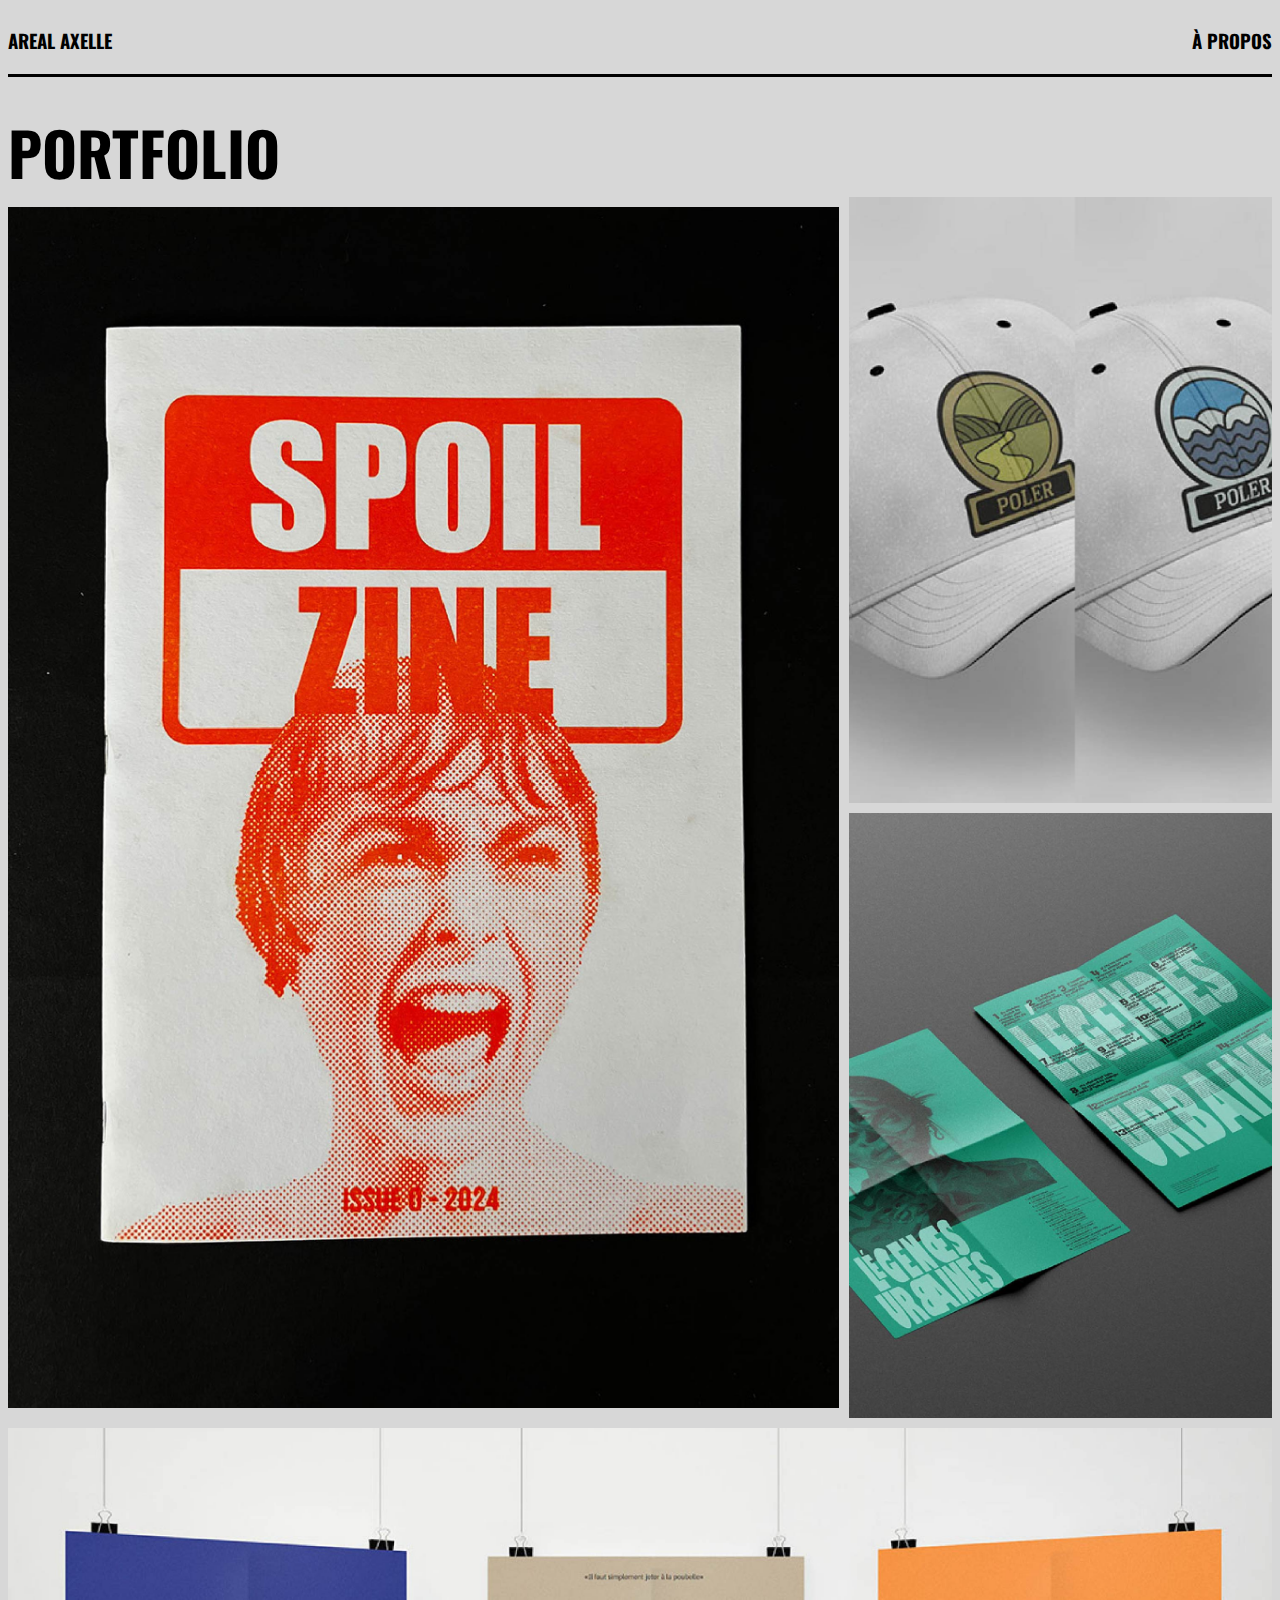
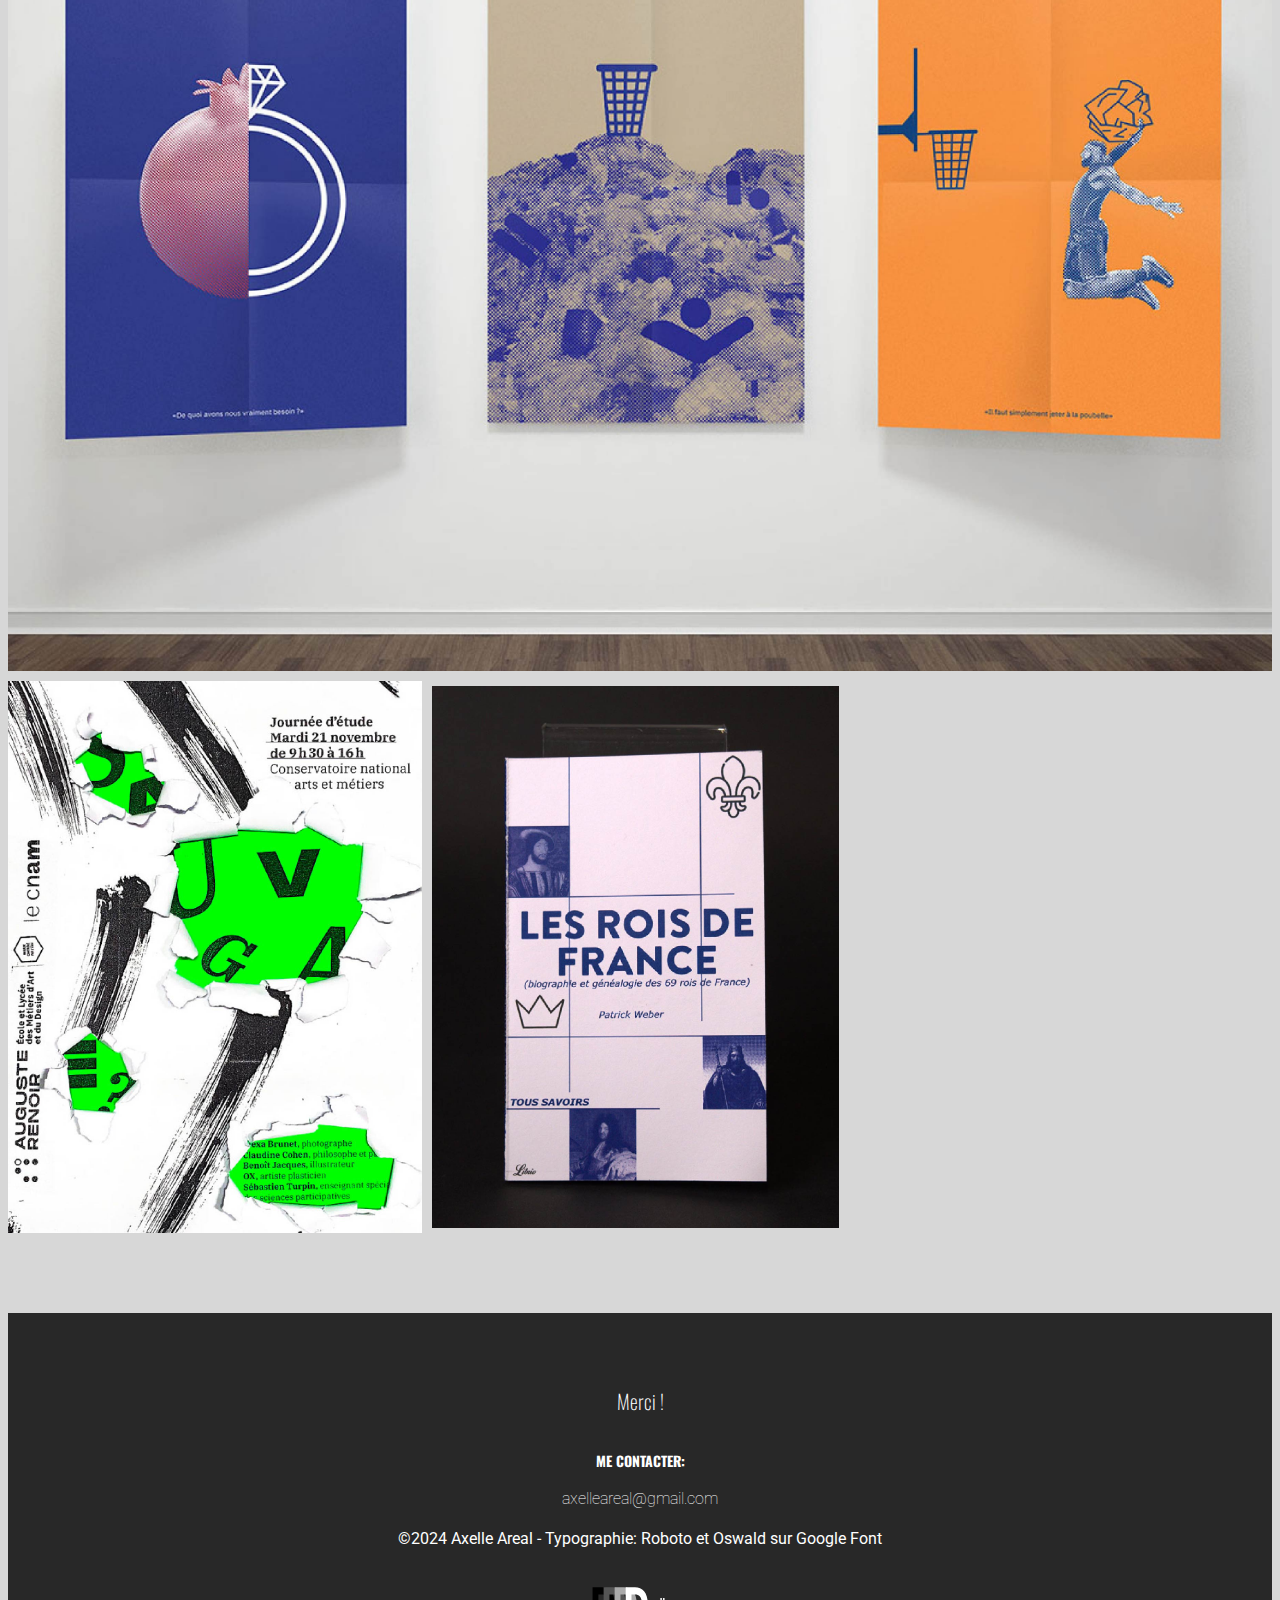
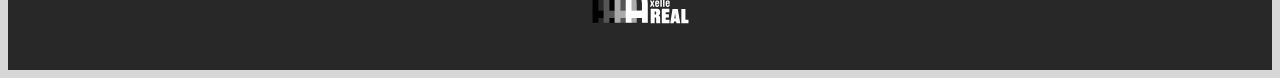
==== commit df4a3075: "Add files via upload" ====
--- a/index.html
+++ b/index.html
@@ -63,7 +63,8 @@
         <h5>Merci !</h5>
         <h3>ME CONTACTER:</h3> 
         <p>axelleareal@gmail.com</p>
-
+        <p>©2024 Axelle Areal - Typographie: Roboto et Oswald sur Google Font</p>
+        <br>
         <div> <a href="about.html"><img src="img/logo-blanc.svg" alt="" width="100" height="60"> </div></a>
     </footer>
 
--- a/style.css
+++ b/style.css
@@ -181,6 +181,11 @@
     opacity: 1;
 }
 
+@media (min-width: 640px){
+    .item{
+        font-size: 10px;
+    }
+}
 
 .footer{
     font-size: 12px;
@@ -198,11 +203,11 @@
     grid-template-columns: 1fr 1fr 1fr 1fr 1fr;
     column-gap: 10px;
     row-gap: 10px;
-    grid-auto-flow: row dense;
-    align-items: center;
-}
-
-.about{
+    align-items: center;
+}
+
+
+/*.about{
     max-width: auto;
     display: grid;
     margin: 0 auto;
